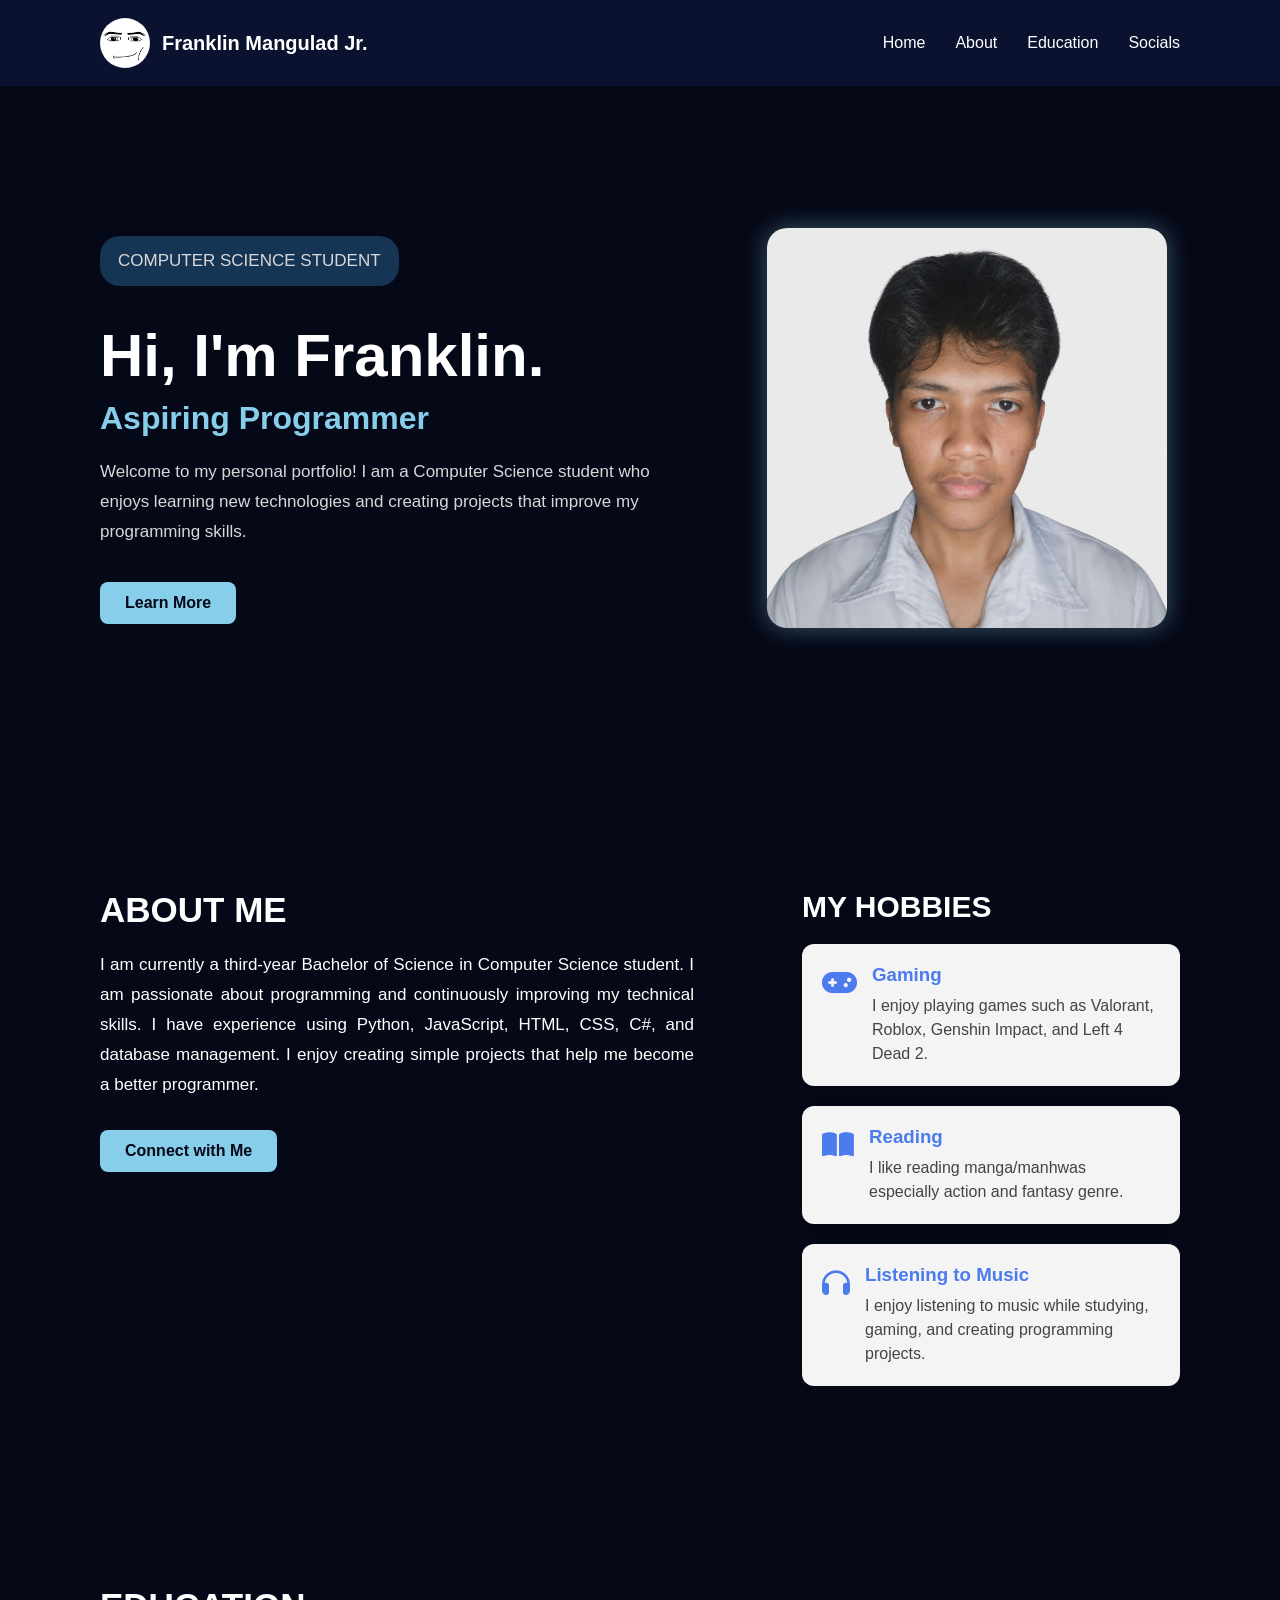
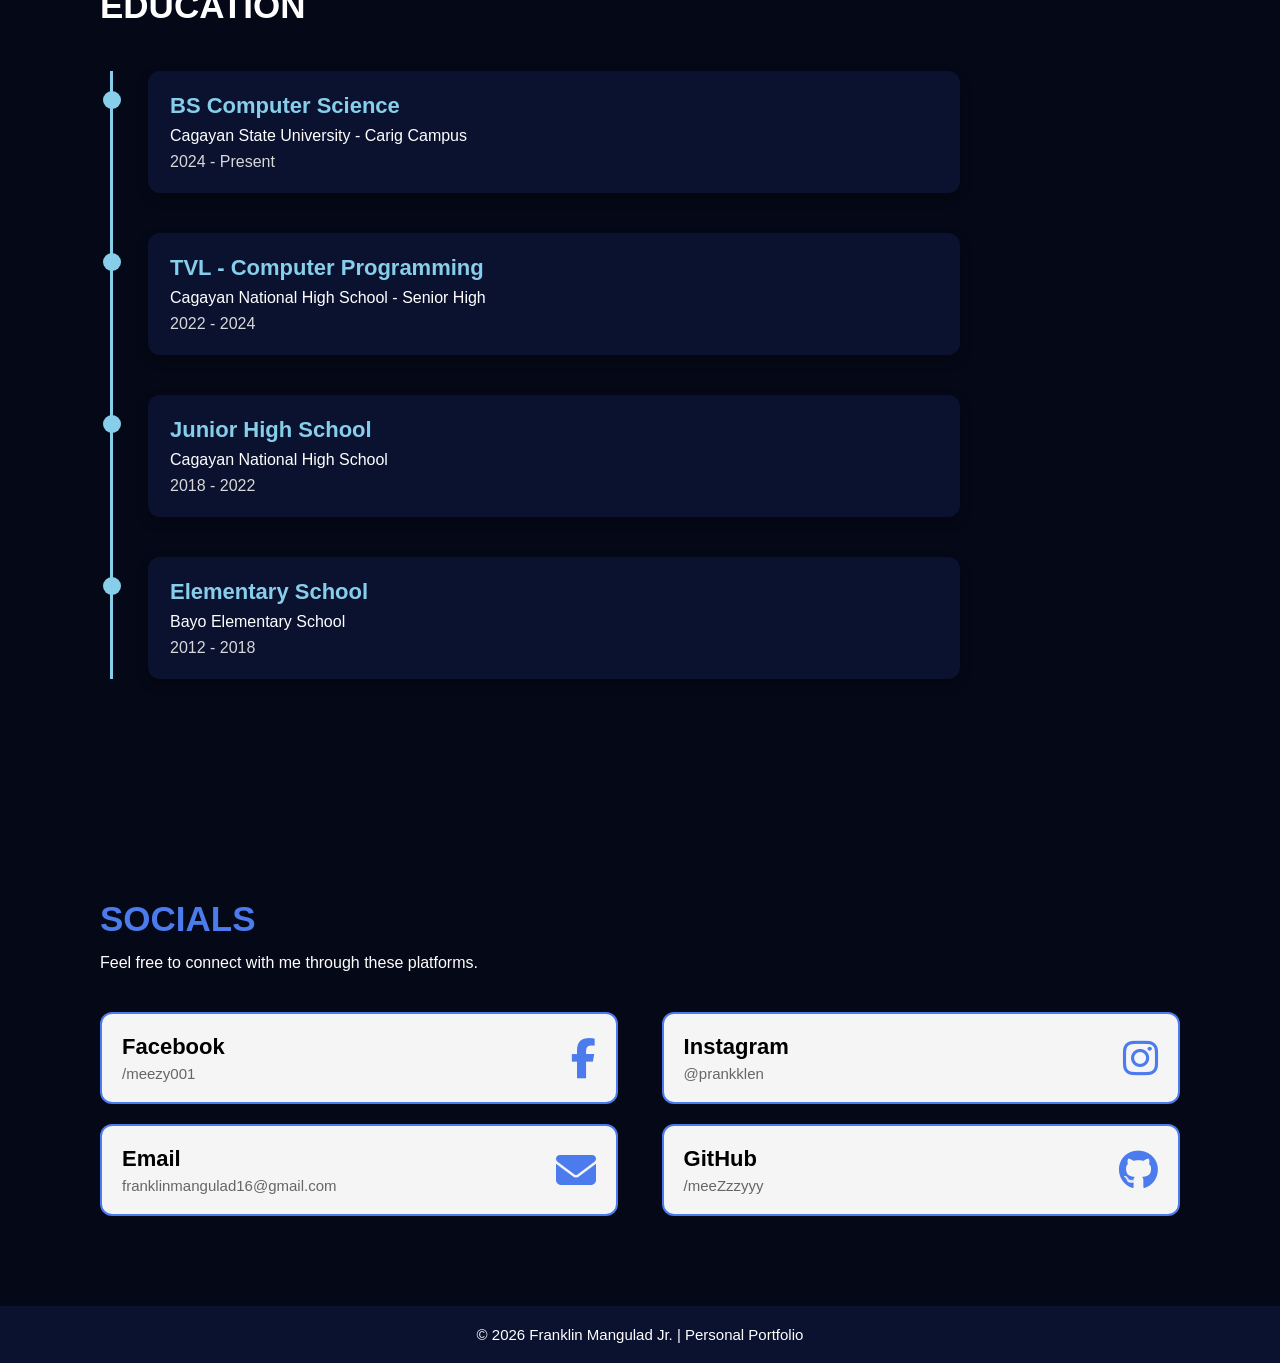
==== portfolio.html @ 3313e65d "Add files via upload" ====
<!DOCTYPE html>
<html lang="en">

<head>
    <meta charset="UTF-8">
    <meta name="viewport" content="width=device-width, initial-scale=1.0">
    <title>My Portfolio</title>

    <link rel="stylesheet" href="portfolio-css.css">

    <link rel="stylesheet"
        href="https://cdnjs.cloudflare.com/ajax/libs/font-awesome/6.7.1/css/all.min.css">
</head>

<body>

<!-----NAV/HEADER---->
<header class="header">

    <div class="logo">
        <img src="icon.jpg" alt="Profile">
        <span>Franklin Mangulad Jr.</span>
    </div>

    <!-- Burger Menu -->
    <input type="checkbox" id="menu">

    <label for="menu" class="bar">
        <i class="fa-solid fa-bars"></i>
    </label>

    <nav>
        <ul>
            <li><a href="#home">Home</a></li>
            <li><a href="#about">About</a></li>
            <li><a href="#education">Education</a></li>
            <li><a href="#socials">Socials</a></li>
        </ul>
    </nav>

</header>

<!----HOME PAGE---->
<section class="home" id="home">

    <div class="home-text">

        <p class="tag">COMPUTER SCIENCE STUDENT</p>

        <h1>Hi, I'm Franklin.</h1>

        <h2>Aspiring Programmer</h2>

        <p>
            Welcome to my personal portfolio! I am a Computer Science student
            who enjoys learning new technologies and creating projects that
            improve my programming skills.
        </p>

        <a href="#about" class="learn-btn">Learn More</a>

    </div>

    <div class="home-image">
        <img src="2x2.jpg" alt="My Picture">
    </div>

</section>

<!----ABOUT ME---->
<section class="about-me" id="about">

    <div class="about-container">

        <div class="about-text">

            <h2>ABOUT ME</h2>

            <p>
                I am currently a third-year Bachelor of Science in Computer Science
                student. I am passionate about programming and continuously improving
                my technical skills. I have experience using Python, JavaScript,
                HTML, CSS, C#, and database management. I enjoy creating simple
                projects that help me become a better programmer.
            </p>

            <a href="#socials" class="learn-btn">Connect with Me</a>

        </div>

        <div class="about-hobbies">

            <h2>MY HOBBIES</h2>

            <div class="card">

                <i class="fa-solid fa-gamepad"></i>

                <div>
                    <h3>Gaming</h3>

                    <p>
                        I enjoy playing games such as Valorant, Roblox,
                        Genshin Impact, and Left 4 Dead 2.
                    </p>
                </div>

            </div>

            <div class="card">

                <i class="fa-solid fa-book-open"></i>

                <div>
                    <h3>Reading</h3>

                    <p>
                        I like reading manga/manhwas especially action and fantasy genre.
                    </p>
                </div>

            </div>

            <div class="card">

                <i class="fa-solid fa-headphones"></i>

                <div>
                    <h3>Listening to Music</h3>

                    <p>
                        I enjoy listening to music while studying, gaming,
                        and creating programming projects.
                    </p>
                </div>

            </div>

        </div>

    </div>

</section>

<!----EDUCATION---->
<section class="education" id="education">

    <h2>EDUCATION</h2>

    <div class="timeline">

        <div class="timeline-item">

            <div class="dot"></div>

            <div class="education-info">
                <h3>BS Computer Science</h3>
                <h4>Cagayan State University - Carig Campus</h4>
                <p>2024 - Present</p>
            </div>

        </div>

        <div class="timeline-item">

            <div class="dot"></div>

            <div class="education-info">
                <h3>TVL - Computer Programming</h3>
                <h4>Cagayan National High School - Senior High</h4>
                <p>2022 - 2024</p>
            </div>

        </div>

        <div class="timeline-item">

            <div class="dot"></div>

            <div class="education-info">
                <h3>Junior High School</h3>
                <h4>Cagayan National High School</h4>
                <p>2018 - 2022</p>
            </div>

        </div>

        <div class="timeline-item">

            <div class="dot"></div>

            <div class="education-info">
                <h3>Elementary School</h3>
                <h4>Bayo Elementary School</h4>
                <p>2012 - 2018</p>
            </div>

        </div>

    </div>

</section>

<!----SOCIALS---->
<section class="socials" id="socials">

    <h2>SOCIALS</h2>

    <p>Feel free to connect with me through these platforms.</p>

    <div class="social-container">

        <a href="https://www.facebook.com/meezy001" target="_blank" class="social-card">

            <div class="social-text">
                <h3>Facebook</h3>
                <p>/meezy001</p>
            </div>

            <i class="fa-brands fa-facebook-f"></i>

        </a>

        <a href="https://www.instagram.com/prankklen/" target="_blank" class="social-card">

            <div class="social-text">
                <h3>Instagram</h3>
                <p>@prankklen</p>
            </div>

            <i class="fa-brands fa-instagram"></i>

        </a>

        <a href="mailto:franklinmangulad16@gmail.com" class="social-card">

            <div class="social-text">
                <h3>Email</h3>
                <p>franklinmangulad16@gmail.com</p>
            </div>

            <i class="fa-solid fa-envelope"></i>

        </a>

        <a href="https://github.com/meeZzzyyy" target="_blank" class="social-card">

            <div class="social-text">
                <h3>GitHub</h3>
                <p>/meeZzzyyy</p>
            </div>

            <i class="fa-brands fa-github"></i>

        </a>

    </div>

</section>

<!----FOOTER---->
<footer class="footer">

    <p>&copy; 2026 Franklin Mangulad Jr. | Personal Portfolio</p>

</footer>

</body>
</html>
---- portfolio-css.css ----
/*----GENERAL----*/

*{
    margin:0;
    padding:0;
    box-sizing:border-box;
    font-family:Arial,sans-serif;
}

html{
    scroll-behavior:smooth;
}

body{
    background:#050816;
    color:white;
}

img{
    max-width:100%;
    height:auto;
}

section{
    padding:90px 100px;
    scroll-margin-top:90px;
}

/*----NAV/HEADER----*/

.header{
    position:fixed;
    top:0;
    left:0;
    width:100%;
    background:#0b1230;
    display:flex;
    justify-content:space-between;
    align-items:center;
    padding:18px 100px;
    z-index:1000;
}

.logo{
    display:flex;
    align-items:center;
    gap:12px;
}

.logo img{
    width:50px;
    height:50px;
    border-radius:50%;
}

.logo span{
    color:white;
    font-size:20px;
    font-weight:bold;
}

nav ul{
    display:flex;
    list-style:none;
}

nav ul li{
    margin-left:30px;
}

nav ul li a{
    color:white;
    text-decoration:none;
    transition:.3s;
}

nav ul li a:hover{
    color:skyblue;
}

/* Burger Menu */

#menu{
    display:none;
}

.bar{
    display:none;
    font-size:28px;
    color:white;
    cursor:pointer;
}

/*----HOME PAGE----*/

.home{
    min-height:800px;
    display:flex;
    justify-content:space-between;
    align-items:center;
    gap:70px;
    padding-top:150px;
}

.home-text{
    width:55%;
}

.tag{
    display:inline-block;
    background:#163454;
    color:skyblue;
    padding:10px 18px;
    border-radius:20px;
    margin-bottom:25px;
    font-size:15px;
}

.home-text h1{
    font-size:60px;
    margin-bottom:10px;
}

.home-text h2{
    color:skyblue;
    font-size:32px;
    margin-bottom:20px;
}

.home-text p{
    color:#d8d8d8;
    line-height:30px;
    font-size:17px;
    margin-bottom:35px;
}

.learn-btn{
    display:inline-block;
    background:skyblue;
    color:#050816;
    text-decoration:none;
    padding:12px 25px;
    border-radius:8px;
    font-weight:bold;
    transition:.3s;
}

.learn-btn:hover{
    background:white;
}

.home-image{
    width:40%;
    text-align:center;
}

.home-image img{
    width:100%;
    max-width:400px;
    border-radius:20px;
    box-shadow:0 0 25px rgba(135,206,235,.4);
}

/*----ABOUT ME----*/

.about-me{
    background:#050816;
}

.about-container{
    display:flex;
    justify-content:space-between;
    align-items:flex-start;
    gap:60px;
}

.about-text{
    width:55%;
}

.about-text h2{
    color:white;
    font-size:35px;
    margin-bottom:20px;
}

.about-text p{
    color:white;
    line-height:30px;
    font-size:17px;
    text-align:justify;
    margin-bottom:30px;
}

.about-hobbies{
    width:35%;
}

.about-hobbies h2{
    color:white;
    font-size:30px;
    margin-bottom:20px;
}

.card{
    display:flex;
    align-items:flex-start;
    gap:15px;
    background:#f4f4f4;
    padding:20px;
    border-radius:12px;
    margin-bottom:20px;
    box-shadow:0 5px 12px rgba(0,0,0,.15);
    transition:.3s;
}

.card:hover{
    transform:translateY(-5px);
}

.card i{
    font-size:28px;
    color:#4b7bec;
    margin-top:5px;
}

.card h3{
    color:#4b7bec;
    margin-bottom:8px;
}

.card p{
    color:#444;
    line-height:24px;
}

/*----EDUCATION----*/

.education{
    background:#050816;
    color:white;
}

.education h2{
    font-size:35px;
    margin-bottom:45px;
}

.timeline{
    border-left:3px solid skyblue;
    padding-left:35px;
    margin-left:10px;
    max-width:850px;
}

.timeline-item{
    position:relative;
    margin-bottom:40px;
}

.dot{
    width:18px;
    height:18px;
    background:skyblue;
    border-radius:50%;
    position:absolute;
    left:-45px;
    top:20px;
}

.education-info{
    background:#0b1230;
    padding:22px;
    border-radius:12px;
    box-shadow:0 5px 12px rgba(0,0,0,.25);
    transition:.3s;
}

.education-info:hover{
    transform:translateX(8px);
}

.education-info h3{
    color:skyblue;
    font-size:22px;
    margin-bottom:8px;
}

.education-info h4{
    color:white;
    font-weight:normal;
    margin-bottom:8px;
}

.education-info p{
    color:#d8d8d8;
}

/*----SOCIALS----*/

.socials{
    background:#050816;
    color:white;
}

.socials h2{
    color:#4b7bec;
    font-size:35px;
    margin-bottom:15px;
}

.socials > p{
    margin-bottom:40px;
}

.social-container{
    display:flex;
    flex-wrap:wrap;
    justify-content:space-between;
    gap:20px;
}

.social-card{
    width:48%;
    background:#f5f5f5;
    border:2px solid #4b7bec;
    border-radius:12px;
    padding:20px;
    display:flex;
    justify-content:space-between;
    align-items:center;
    text-decoration:none;
    color:black;
    transition:.3s;
}

.social-card:hover{
    background:#4b7bec;
    color:white;
    transform:translateY(-5px);
}

.social-text h3{
    font-size:22px;
    margin-bottom:5px;
}

.social-text p{
    color:#666;
    font-size:15px;
}

.social-card:hover .social-text p{
    color:white;
}

.social-card i{
    font-size:40px;
    color:#4b7bec;
}

.social-card:hover i{
    color:white;
}

/*----FOOTER----*/

.footer{
    background:#0b1230;
    color:white;
    text-align:center;
    padding:20px;
}

.footer p{
    font-size:15px;
}

/*----RESPONSIVESS----*/

@media (max-width:768px){

/* Header */

.header{
    padding:15px 20px;
    flex-wrap:wrap;
}

.logo span{
    font-size:18px;
}

.bar{
    display:block;
}

/* Navigation */

nav{
    display:none;
    width:100%;
}

#menu:checked ~ nav{
    display:block;
}

nav ul{
    flex-direction:column;
    align-items:center;
    margin-top:15px;
}

nav ul li{
    margin:10px 0;
}

/* Sections */

section{
    padding:60px 20px;
}

/* Home */

.home{
    flex-direction:column-reverse;
    text-align:center;
    min-height:auto;
    padding-top:140px;
    gap:30px;
}

.home-text,
.home-image{
    width:100%;
}

.home-text h1{
    font-size:38px;
}

.home-text h2{
    font-size:24px;
}

.home-text p{
    font-size:16px;
    line-height:28px;
}

.home-image img{
    width:250px;
}

/* About */

.about-container{
    flex-direction:column;
    gap:30px;
}

.about-text,
.about-hobbies{
    width:100%;
}

.about-text h2,
.about-hobbies h2{
    font-size:28px;
    text-align:center;
}

.about-text p{
    text-align:left;
}

/* Education */

.education h2{
    text-align:center;
    font-size:30px;
}

.timeline{
    margin-left:10px;
    padding-left:20px;
}

.dot{
    left:-31px;
}

.education-info{
    padding:18px;
}

.education-info h3{
    font-size:20px;
}

/* Socials */

.socials h2{
    text-align:center;
    font-size:30px;
}

.socials > p{
    text-align:center;
}

.social-container{
    flex-direction:column;
}

.social-card{
    width:100%;
}

.social-card i{
    font-size:35px;
}

/* Footer */

.footer p{
    font-size:14px;
}

}
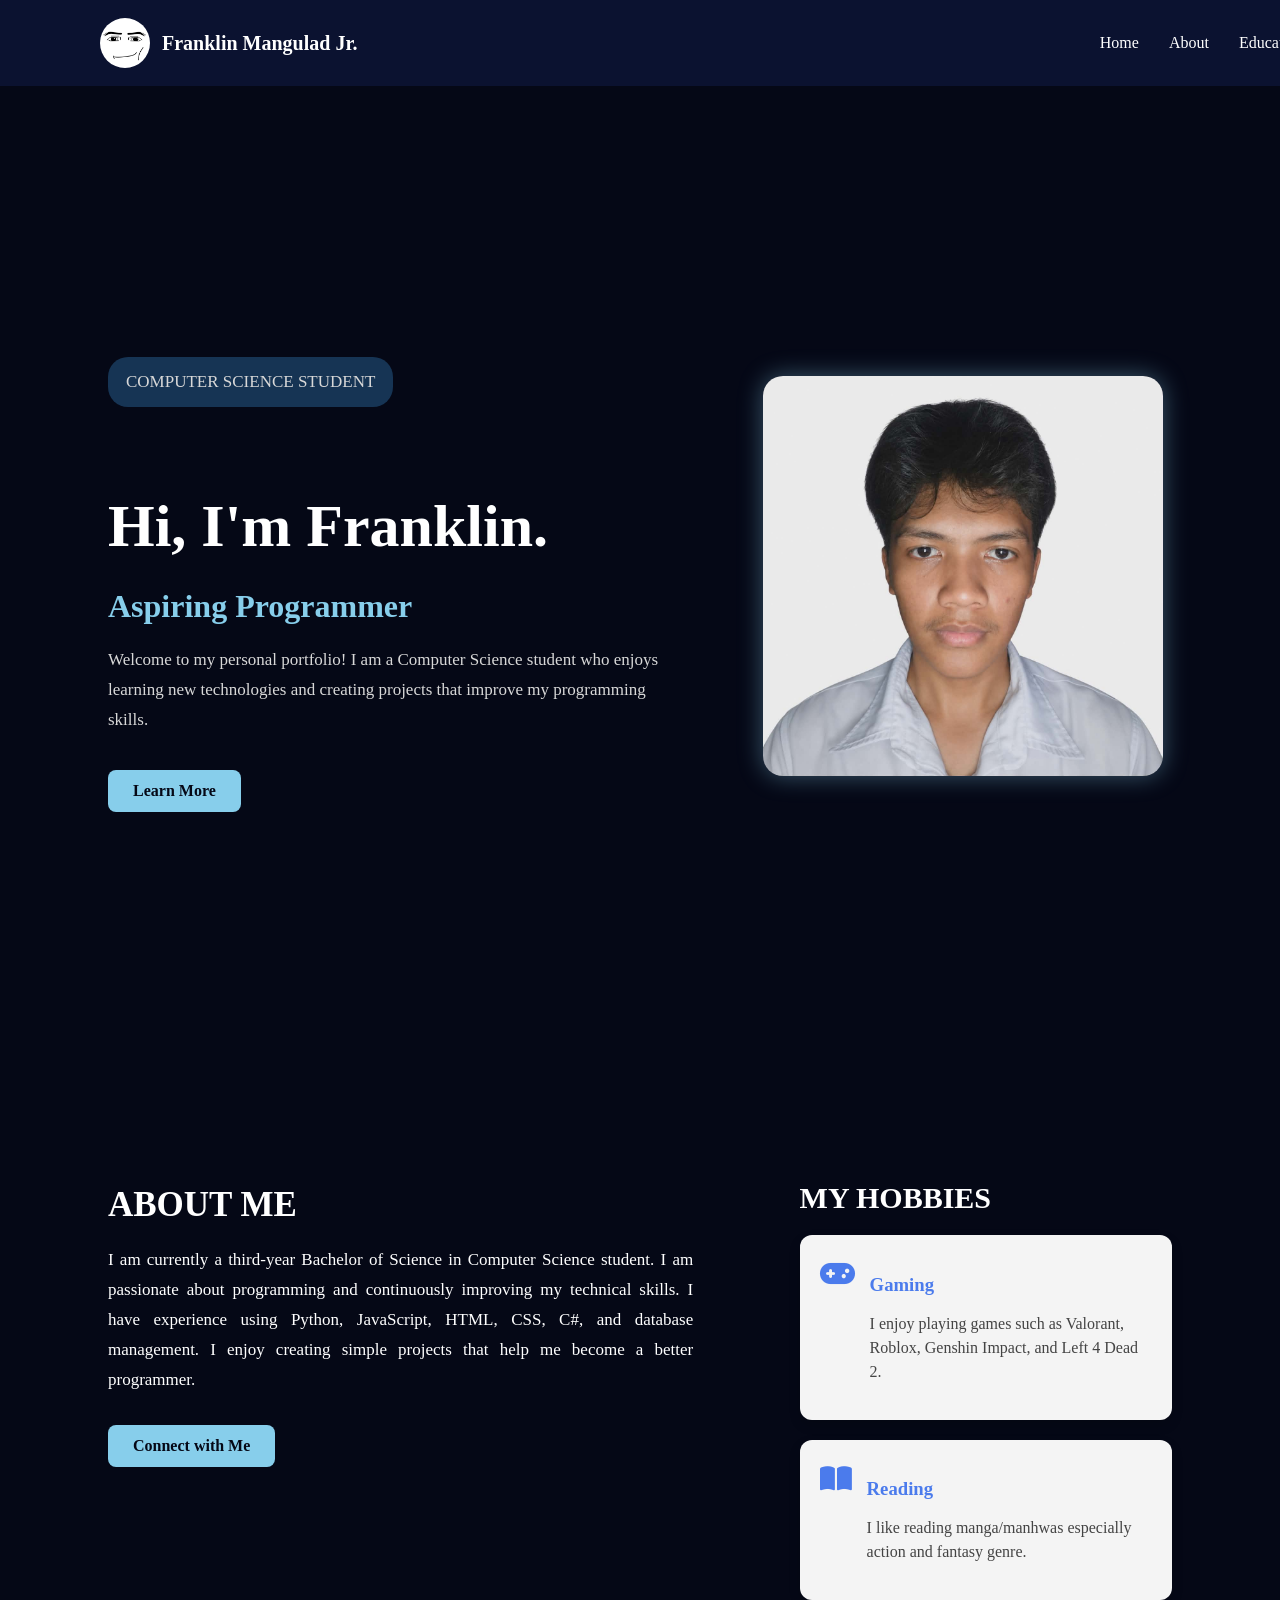
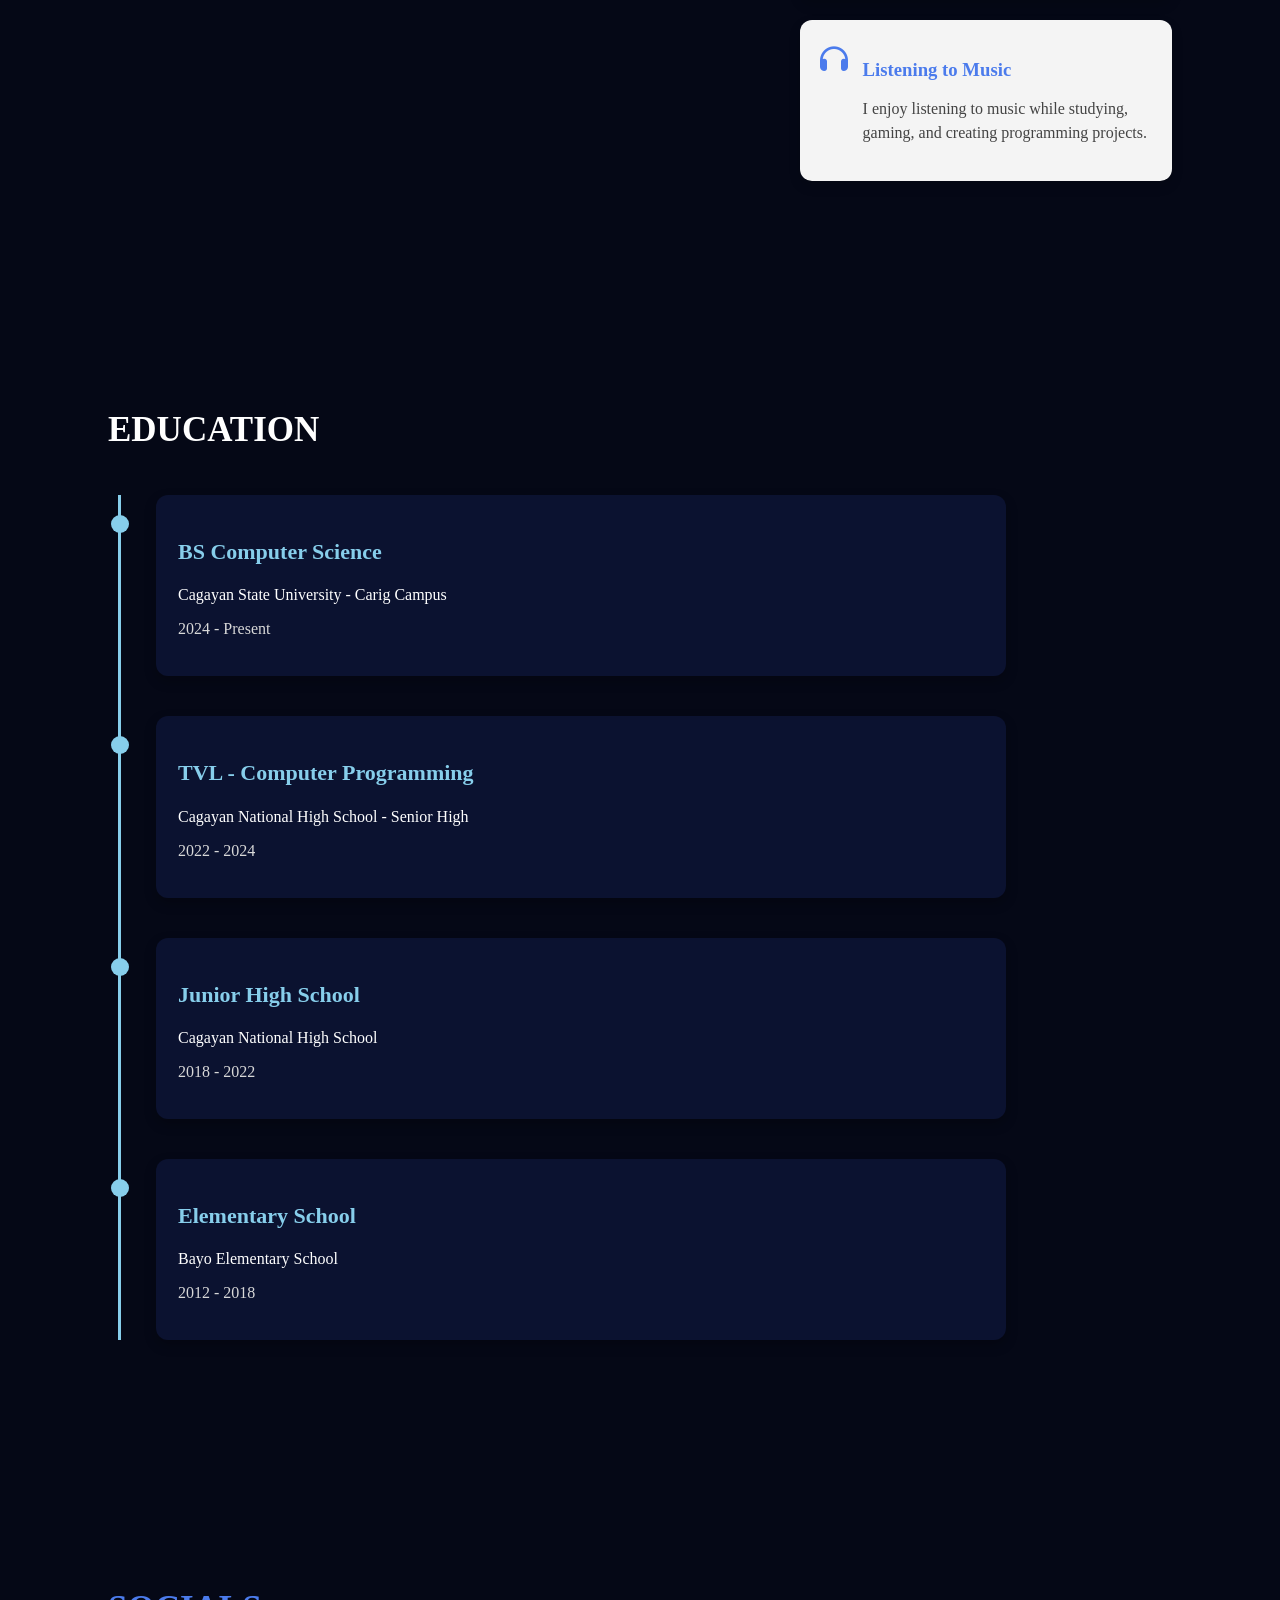
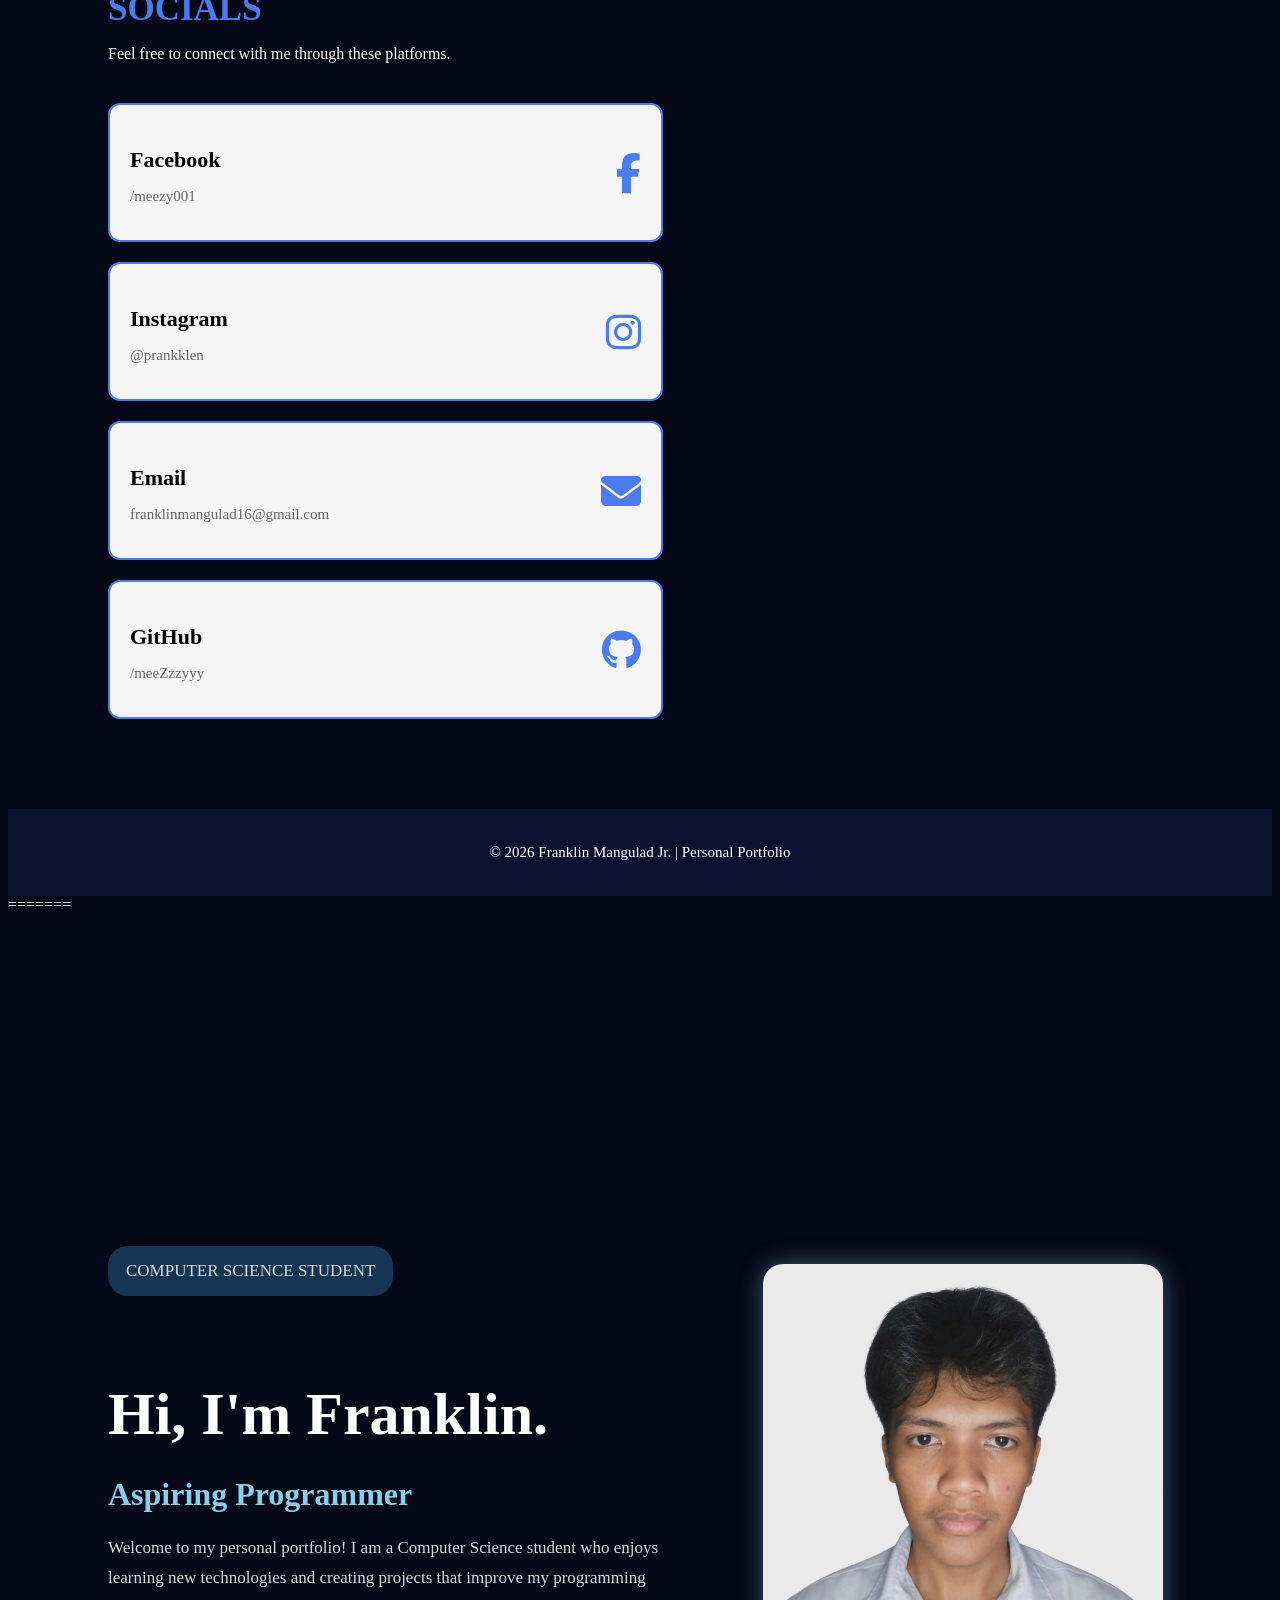
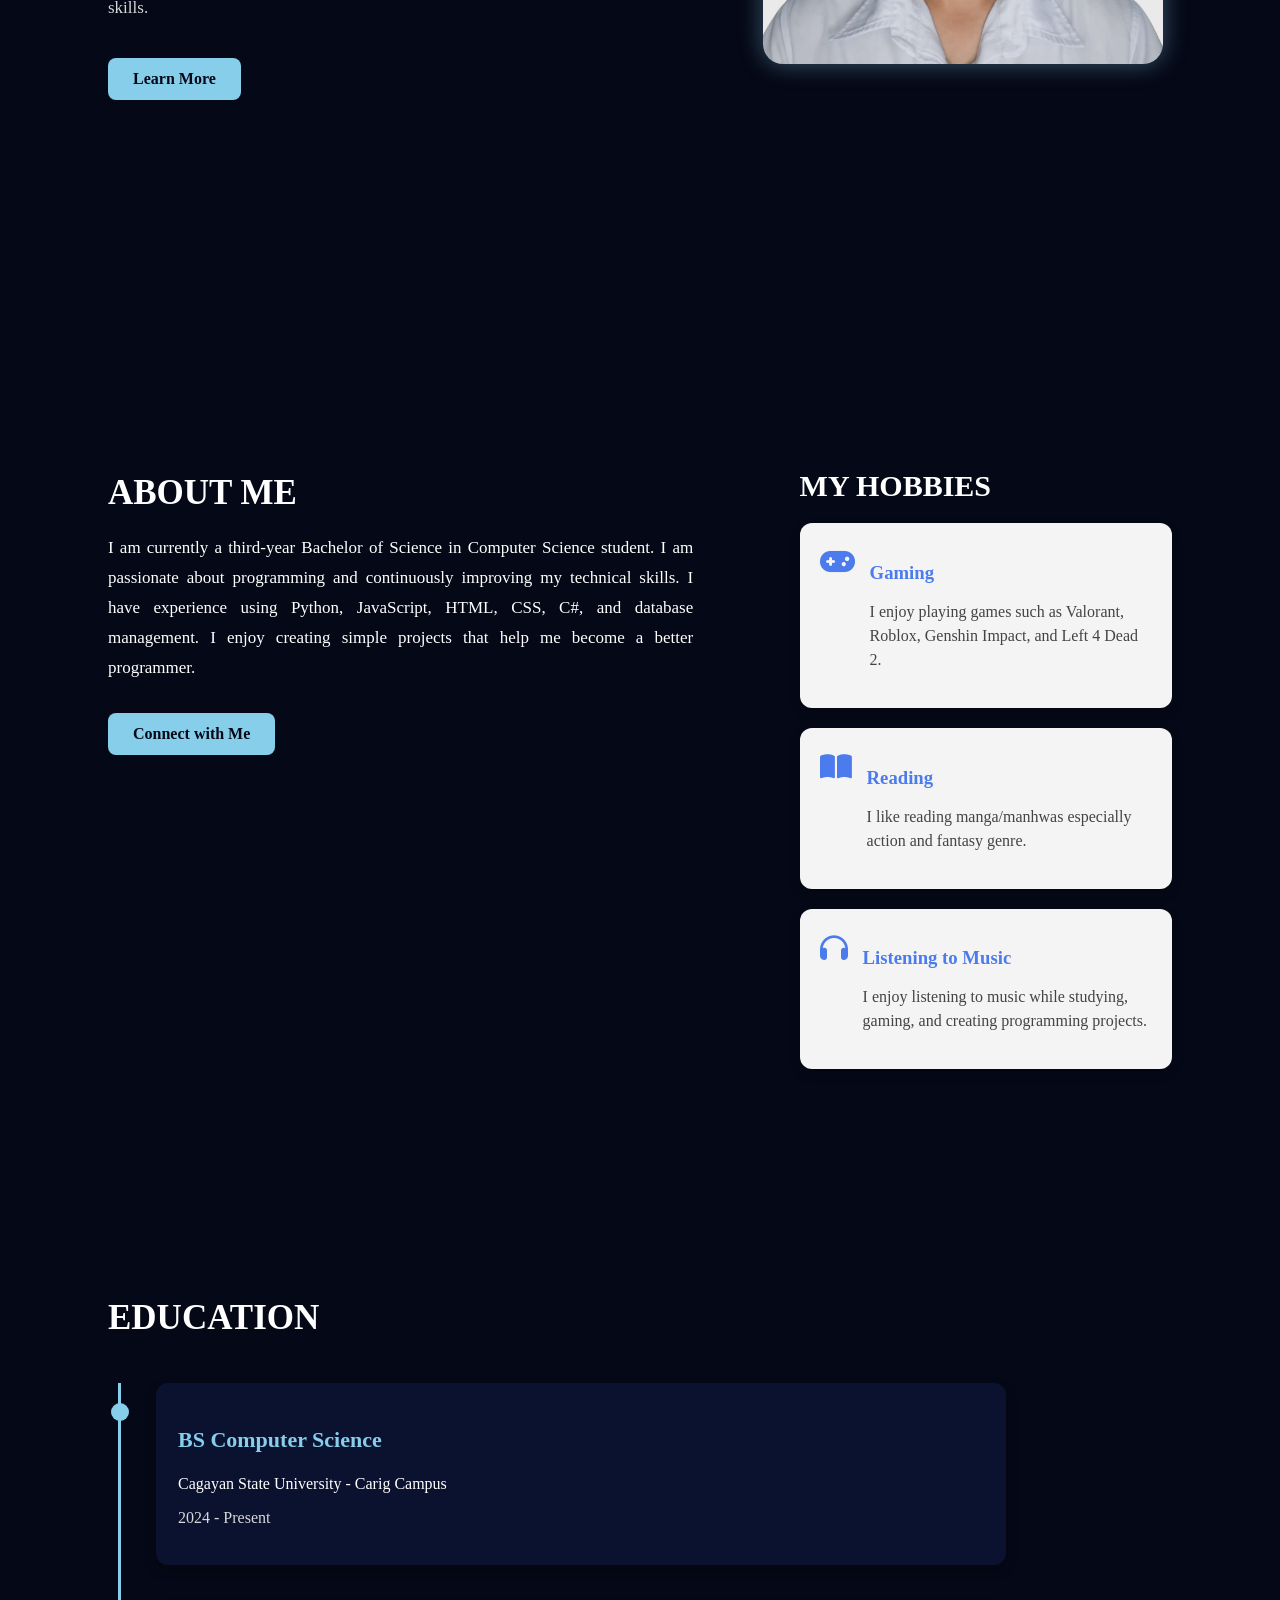
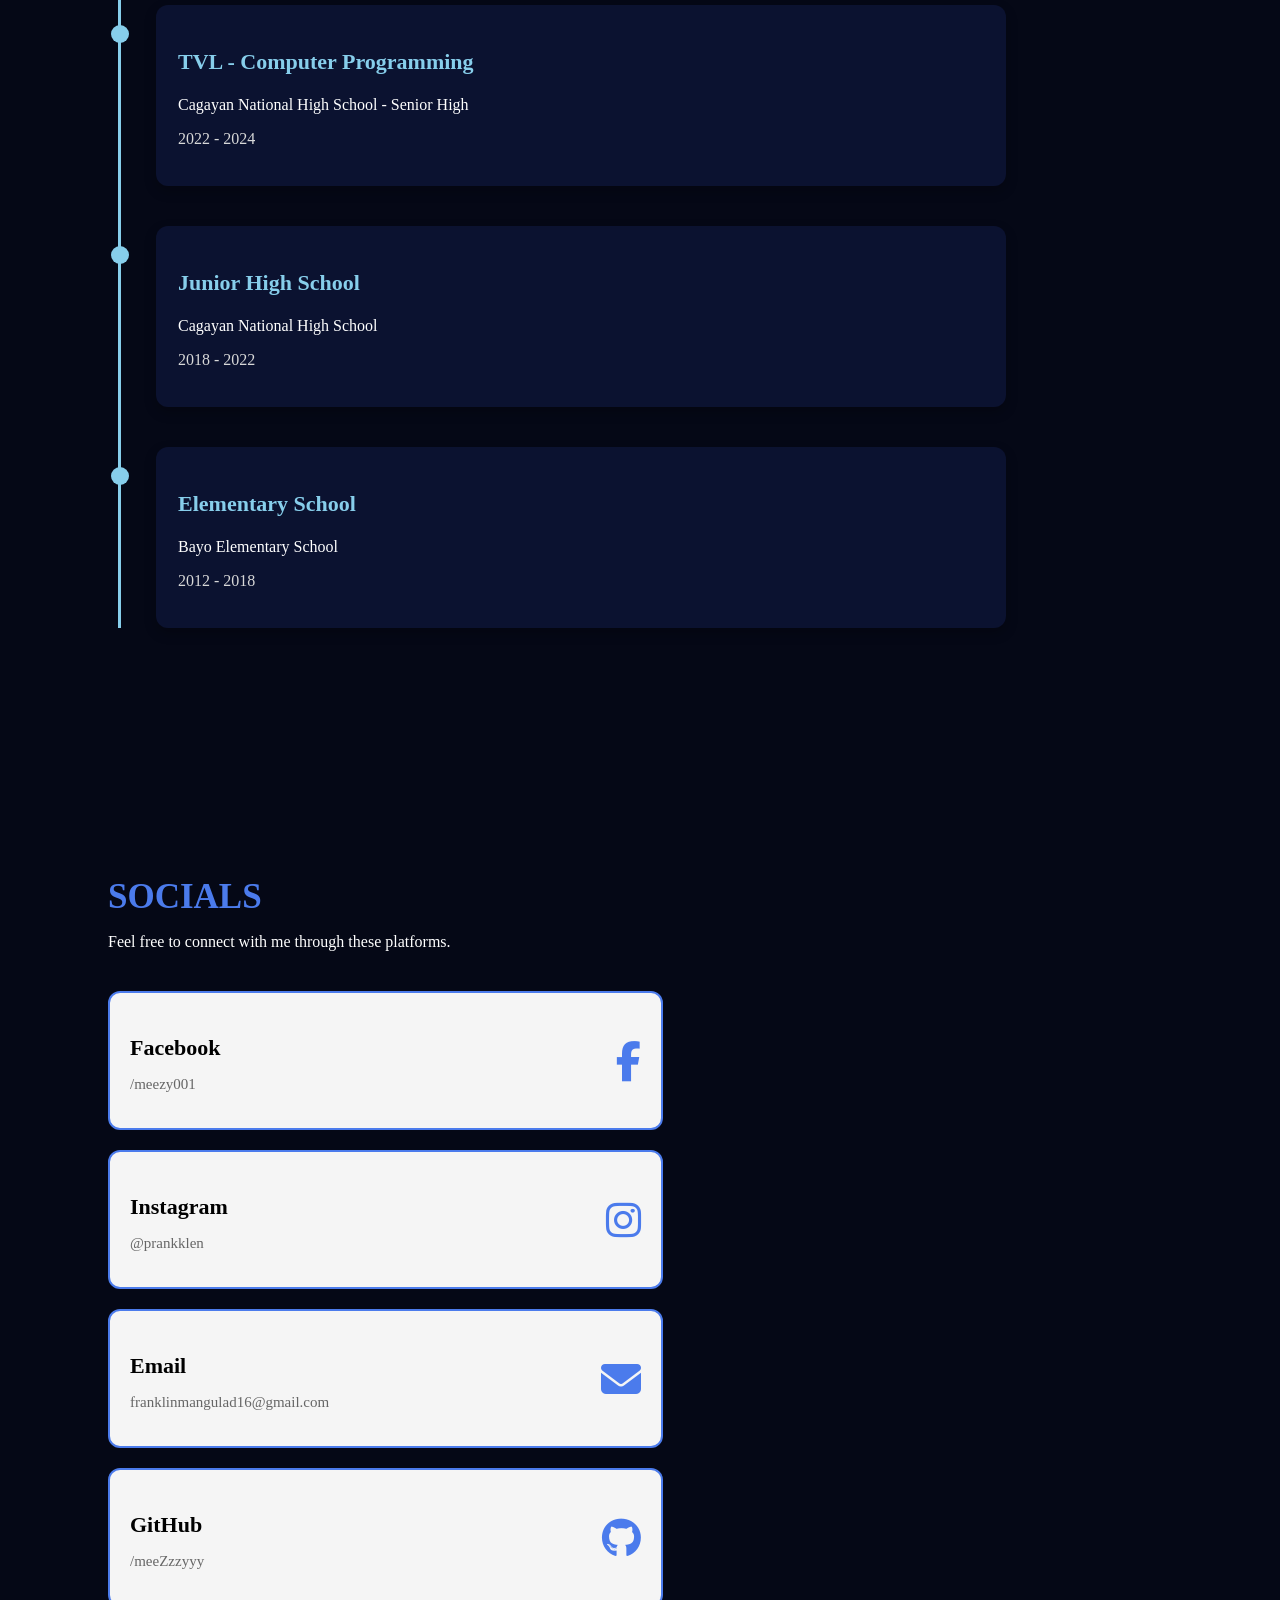
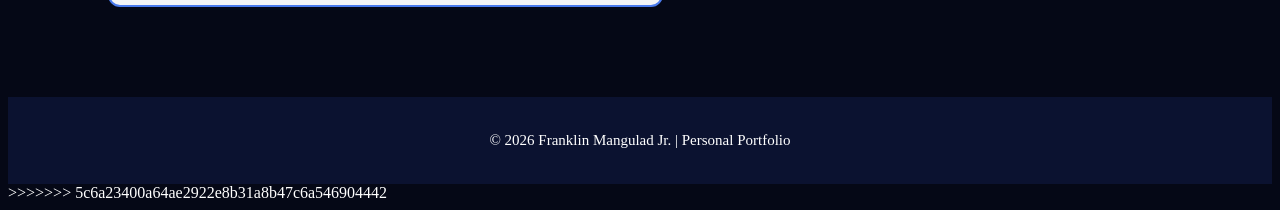
==== commit 87e9d868: "Rename portfolio.html to index.html" ====
--- a/portfolio.html
+++ b/portfolio.html
@@ -1,269 +1,540 @@
-<!DOCTYPE html>
-<html lang="en">
-
-<head>
-    <meta charset="UTF-8">
-    <meta name="viewport" content="width=device-width, initial-scale=1.0">
-    <title>My Portfolio</title>
-
-    <link rel="stylesheet" href="portfolio-css.css">
-
-    <link rel="stylesheet"
-        href="https://cdnjs.cloudflare.com/ajax/libs/font-awesome/6.7.1/css/all.min.css">
-</head>
-
-<body>
-
-<!-----NAV/HEADER---->
-<header class="header">
-
-    <div class="logo">
-        <img src="icon.jpg" alt="Profile">
-        <span>Franklin Mangulad Jr.</span>
-    </div>
-
-    <!-- Burger Menu -->
-    <input type="checkbox" id="menu">
-
-    <label for="menu" class="bar">
-        <i class="fa-solid fa-bars"></i>
-    </label>
-
-    <nav>
-        <ul>
-            <li><a href="#home">Home</a></li>
-            <li><a href="#about">About</a></li>
-            <li><a href="#education">Education</a></li>
-            <li><a href="#socials">Socials</a></li>
-        </ul>
-    </nav>
-
-</header>
-
-<!----HOME PAGE---->
-<section class="home" id="home">
-
-    <div class="home-text">
-
-        <p class="tag">COMPUTER SCIENCE STUDENT</p>
-
-        <h1>Hi, I'm Franklin.</h1>
-
-        <h2>Aspiring Programmer</h2>
-
-        <p>
-            Welcome to my personal portfolio! I am a Computer Science student
-            who enjoys learning new technologies and creating projects that
-            improve my programming skills.
-        </p>
-
-        <a href="#about" class="learn-btn">Learn More</a>
-
-    </div>
-
-    <div class="home-image">
-        <img src="2x2.jpg" alt="My Picture">
-    </div>
-
-</section>
-
-<!----ABOUT ME---->
-<section class="about-me" id="about">
-
-    <div class="about-container">
-
-        <div class="about-text">
-
-            <h2>ABOUT ME</h2>
-
-            <p>
-                I am currently a third-year Bachelor of Science in Computer Science
-                student. I am passionate about programming and continuously improving
-                my technical skills. I have experience using Python, JavaScript,
-                HTML, CSS, C#, and database management. I enjoy creating simple
-                projects that help me become a better programmer.
-            </p>
-
-            <a href="#socials" class="learn-btn">Connect with Me</a>
-
-        </div>
-
-        <div class="about-hobbies">
-
-            <h2>MY HOBBIES</h2>
-
-            <div class="card">
-
-                <i class="fa-solid fa-gamepad"></i>
-
-                <div>
-                    <h3>Gaming</h3>
-
-                    <p>
-                        I enjoy playing games such as Valorant, Roblox,
-                        Genshin Impact, and Left 4 Dead 2.
-                    </p>
-                </div>
-
-            </div>
-
-            <div class="card">
-
-                <i class="fa-solid fa-book-open"></i>
-
-                <div>
-                    <h3>Reading</h3>
-
-                    <p>
-                        I like reading manga/manhwas especially action and fantasy genre.
-                    </p>
-                </div>
-
-            </div>
-
-            <div class="card">
-
-                <i class="fa-solid fa-headphones"></i>
-
-                <div>
-                    <h3>Listening to Music</h3>
-
-                    <p>
-                        I enjoy listening to music while studying, gaming,
-                        and creating programming projects.
-                    </p>
-                </div>
-
-            </div>
-
-        </div>
-
-    </div>
-
-</section>
-
-<!----EDUCATION---->
-<section class="education" id="education">
-
-    <h2>EDUCATION</h2>
-
-    <div class="timeline">
-
-        <div class="timeline-item">
-
-            <div class="dot"></div>
-
-            <div class="education-info">
-                <h3>BS Computer Science</h3>
-                <h4>Cagayan State University - Carig Campus</h4>
-                <p>2024 - Present</p>
-            </div>
-
-        </div>
-
-        <div class="timeline-item">
-
-            <div class="dot"></div>
-
-            <div class="education-info">
-                <h3>TVL - Computer Programming</h3>
-                <h4>Cagayan National High School - Senior High</h4>
-                <p>2022 - 2024</p>
-            </div>
-
-        </div>
-
-        <div class="timeline-item">
-
-            <div class="dot"></div>
-
-            <div class="education-info">
-                <h3>Junior High School</h3>
-                <h4>Cagayan National High School</h4>
-                <p>2018 - 2022</p>
-            </div>
-
-        </div>
-
-        <div class="timeline-item">
-
-            <div class="dot"></div>
-
-            <div class="education-info">
-                <h3>Elementary School</h3>
-                <h4>Bayo Elementary School</h4>
-                <p>2012 - 2018</p>
-            </div>
-
-        </div>
-
-    </div>
-
-</section>
-
-<!----SOCIALS---->
-<section class="socials" id="socials">
-
-    <h2>SOCIALS</h2>
-
-    <p>Feel free to connect with me through these platforms.</p>
-
-    <div class="social-container">
-
-        <a href="https://www.facebook.com/meezy001" target="_blank" class="social-card">
-
-            <div class="social-text">
-                <h3>Facebook</h3>
-                <p>/meezy001</p>
-            </div>
-
-            <i class="fa-brands fa-facebook-f"></i>
-
-        </a>
-
-        <a href="https://www.instagram.com/prankklen/" target="_blank" class="social-card">
-
-            <div class="social-text">
-                <h3>Instagram</h3>
-                <p>@prankklen</p>
-            </div>
-
-            <i class="fa-brands fa-instagram"></i>
-
-        </a>
-
-        <a href="mailto:franklinmangulad16@gmail.com" class="social-card">
-
-            <div class="social-text">
-                <h3>Email</h3>
-                <p>franklinmangulad16@gmail.com</p>
-            </div>
-
-            <i class="fa-solid fa-envelope"></i>
-
-        </a>
-
-        <a href="https://github.com/meeZzzyyy" target="_blank" class="social-card">
-
-            <div class="social-text">
-                <h3>GitHub</h3>
-                <p>/meeZzzyyy</p>
-            </div>
-
-            <i class="fa-brands fa-github"></i>
-
-        </a>
-
-    </div>
-
-</section>
-
-<!----FOOTER---->
-<footer class="footer">
-
-    <p>&copy; 2026 Franklin Mangulad Jr. | Personal Portfolio</p>
-
-</footer>
-
-</body>
+<<<<<<< HEAD
+<!DOCTYPE html>
+<html lang="en">
+
+<head>
+    <meta charset="UTF-8">
+    <meta name="viewport" content="width=device-width, initial-scale=1.0">
+    <title>My Portfolio</title>
+
+    <link rel="stylesheet" href="portfolio-css.css">
+
+    <link rel="stylesheet"
+        href="https://cdnjs.cloudflare.com/ajax/libs/font-awesome/6.7.1/css/all.min.css">
+</head>
+
+<body>
+
+<!-----NAV/HEADER---->
+<header class="header">
+
+    <div class="logo">
+        <img src="icon.jpg" alt="Profile">
+        <span>Franklin Mangulad Jr.</span>
+    </div>
+
+    <!-- Burger Menu -->
+    <input type="checkbox" id="menu">
+
+    <label for="menu" class="bar">
+        <i class="fa-solid fa-bars"></i>
+    </label>
+
+    <nav>
+        <ul>
+            <li><a href="#home">Home</a></li>
+            <li><a href="#about">About</a></li>
+            <li><a href="#education">Education</a></li>
+            <li><a href="#socials">Socials</a></li>
+        </ul>
+    </nav>
+
+</header>
+
+<!----HOME PAGE---->
+<section class="home" id="home">
+
+    <div class="home-text">
+
+        <p class="tag">COMPUTER SCIENCE STUDENT</p>
+
+        <h1>Hi, I'm Franklin.</h1>
+
+        <h2>Aspiring Programmer</h2>
+
+        <p>
+            Welcome to my personal portfolio! I am a Computer Science student
+            who enjoys learning new technologies and creating projects that
+            improve my programming skills.
+        </p>
+
+        <a href="#about" class="learn-btn">Learn More</a>
+
+    </div>
+
+    <div class="home-image">
+        <img src="2x2.jpg" alt="My Picture">
+    </div>
+
+</section>
+
+<!----ABOUT ME---->
+<section class="about-me" id="about">
+
+    <div class="about-container">
+
+        <div class="about-text">
+
+            <h2>ABOUT ME</h2>
+
+            <p>
+                I am currently a third-year Bachelor of Science in Computer Science
+                student. I am passionate about programming and continuously improving
+                my technical skills. I have experience using Python, JavaScript,
+                HTML, CSS, C#, and database management. I enjoy creating simple
+                projects that help me become a better programmer.
+            </p>
+
+            <a href="#socials" class="learn-btn">Connect with Me</a>
+
+        </div>
+
+        <div class="about-hobbies">
+
+            <h2>MY HOBBIES</h2>
+
+            <div class="card">
+
+                <i class="fa-solid fa-gamepad"></i>
+
+                <div>
+                    <h3>Gaming</h3>
+
+                    <p>
+                        I enjoy playing games such as Valorant, Roblox,
+                        Genshin Impact, and Left 4 Dead 2.
+                    </p>
+                </div>
+
+            </div>
+
+            <div class="card">
+
+                <i class="fa-solid fa-book-open"></i>
+
+                <div>
+                    <h3>Reading</h3>
+
+                    <p>
+                        I like reading manga/manhwas especially action and fantasy genre.
+                    </p>
+                </div>
+
+            </div>
+
+            <div class="card">
+
+                <i class="fa-solid fa-headphones"></i>
+
+                <div>
+                    <h3>Listening to Music</h3>
+
+                    <p>
+                        I enjoy listening to music while studying, gaming,
+                        and creating programming projects.
+                    </p>
+                </div>
+
+            </div>
+
+        </div>
+
+    </div>
+
+</section>
+
+<!----EDUCATION---->
+<section class="education" id="education">
+
+    <h2>EDUCATION</h2>
+
+    <div class="timeline">
+
+        <div class="timeline-item">
+
+            <div class="dot"></div>
+
+            <div class="education-info">
+                <h3>BS Computer Science</h3>
+                <h4>Cagayan State University - Carig Campus</h4>
+                <p>2024 - Present</p>
+            </div>
+
+        </div>
+
+        <div class="timeline-item">
+
+            <div class="dot"></div>
+
+            <div class="education-info">
+                <h3>TVL - Computer Programming</h3>
+                <h4>Cagayan National High School - Senior High</h4>
+                <p>2022 - 2024</p>
+            </div>
+
+        </div>
+
+        <div class="timeline-item">
+
+            <div class="dot"></div>
+
+            <div class="education-info">
+                <h3>Junior High School</h3>
+                <h4>Cagayan National High School</h4>
+                <p>2018 - 2022</p>
+            </div>
+
+        </div>
+
+        <div class="timeline-item">
+
+            <div class="dot"></div>
+
+            <div class="education-info">
+                <h3>Elementary School</h3>
+                <h4>Bayo Elementary School</h4>
+                <p>2012 - 2018</p>
+            </div>
+
+        </div>
+
+    </div>
+
+</section>
+
+<!----SOCIALS---->
+<section class="socials" id="socials">
+
+    <h2>SOCIALS</h2>
+
+    <p>Feel free to connect with me through these platforms.</p>
+
+    <div class="social-container">
+
+        <a href="https://www.facebook.com/meezy001" target="_blank" class="social-card">
+
+            <div class="social-text">
+                <h3>Facebook</h3>
+                <p>/meezy001</p>
+            </div>
+
+            <i class="fa-brands fa-facebook-f"></i>
+
+        </a>
+
+        <a href="https://www.instagram.com/prankklen/" target="_blank" class="social-card">
+
+            <div class="social-text">
+                <h3>Instagram</h3>
+                <p>@prankklen</p>
+            </div>
+
+            <i class="fa-brands fa-instagram"></i>
+
+        </a>
+
+        <a href="mailto:franklinmangulad16@gmail.com" class="social-card">
+
+            <div class="social-text">
+                <h3>Email</h3>
+                <p>franklinmangulad16@gmail.com</p>
+            </div>
+
+            <i class="fa-solid fa-envelope"></i>
+
+        </a>
+
+        <a href="https://github.com/meeZzzyyy" target="_blank" class="social-card">
+
+            <div class="social-text">
+                <h3>GitHub</h3>
+                <p>/meeZzzyyy</p>
+            </div>
+
+            <i class="fa-brands fa-github"></i>
+
+        </a>
+
+    </div>
+
+</section>
+
+<!----FOOTER---->
+<footer class="footer">
+
+    <p>&copy; 2026 Franklin Mangulad Jr. | Personal Portfolio</p>
+
+</footer>
+
+</body>
+=======
+<!DOCTYPE html>
+<html lang="en">
+
+<head>
+    <meta charset="UTF-8">
+    <meta name="viewport" content="width=device-width, initial-scale=1.0">
+    <title>My Portfolio</title>
+
+    <link rel="stylesheet" href="portfolio-css.css">
+
+    <link rel="stylesheet"
+        href="https://cdnjs.cloudflare.com/ajax/libs/font-awesome/6.7.1/css/all.min.css">
+</head>
+
+<body>
+
+<!-----NAV/HEADER---->
+<header class="header">
+
+    <div class="logo">
+        <img src="icon.jpg" alt="Profile">
+        <span>Franklin Mangulad Jr.</span>
+    </div>
+
+    <!-- Burger Menu -->
+    <input type="checkbox" id="menu">
+
+    <label for="menu" class="bar">
+        <i class="fa-solid fa-bars"></i>
+    </label>
+
+    <nav>
+        <ul>
+            <li><a href="#home">Home</a></li>
+            <li><a href="#about">About</a></li>
+            <li><a href="#education">Education</a></li>
+            <li><a href="#socials">Socials</a></li>
+        </ul>
+    </nav>
+
+</header>
+
+<!----HOME PAGE---->
+<section class="home" id="home">
+
+    <div class="home-text">
+
+        <p class="tag">COMPUTER SCIENCE STUDENT</p>
+
+        <h1>Hi, I'm Franklin.</h1>
+
+        <h2>Aspiring Programmer</h2>
+
+        <p>
+            Welcome to my personal portfolio! I am a Computer Science student
+            who enjoys learning new technologies and creating projects that
+            improve my programming skills.
+        </p>
+
+        <a href="#about" class="learn-btn">Learn More</a>
+
+    </div>
+
+    <div class="home-image">
+        <img src="2x2.jpg" alt="My Picture">
+    </div>
+
+</section>
+
+<!----ABOUT ME---->
+<section class="about-me" id="about">
+
+    <div class="about-container">
+
+        <div class="about-text">
+
+            <h2>ABOUT ME</h2>
+
+            <p>
+                I am currently a third-year Bachelor of Science in Computer Science
+                student. I am passionate about programming and continuously improving
+                my technical skills. I have experience using Python, JavaScript,
+                HTML, CSS, C#, and database management. I enjoy creating simple
+                projects that help me become a better programmer.
+            </p>
+
+            <a href="#socials" class="learn-btn">Connect with Me</a>
+
+        </div>
+
+        <div class="about-hobbies">
+
+            <h2>MY HOBBIES</h2>
+
+            <div class="card">
+
+                <i class="fa-solid fa-gamepad"></i>
+
+                <div>
+                    <h3>Gaming</h3>
+
+                    <p>
+                        I enjoy playing games such as Valorant, Roblox,
+                        Genshin Impact, and Left 4 Dead 2.
+                    </p>
+                </div>
+
+            </div>
+
+            <div class="card">
+
+                <i class="fa-solid fa-book-open"></i>
+
+                <div>
+                    <h3>Reading</h3>
+
+                    <p>
+                        I like reading manga/manhwas especially action and fantasy genre.
+                    </p>
+                </div>
+
+            </div>
+
+            <div class="card">
+
+                <i class="fa-solid fa-headphones"></i>
+
+                <div>
+                    <h3>Listening to Music</h3>
+
+                    <p>
+                        I enjoy listening to music while studying, gaming,
+                        and creating programming projects.
+                    </p>
+                </div>
+
+            </div>
+
+        </div>
+
+    </div>
+
+</section>
+
+<!----EDUCATION---->
+<section class="education" id="education">
+
+    <h2>EDUCATION</h2>
+
+    <div class="timeline">
+
+        <div class="timeline-item">
+
+            <div class="dot"></div>
+
+            <div class="education-info">
+                <h3>BS Computer Science</h3>
+                <h4>Cagayan State University - Carig Campus</h4>
+                <p>2024 - Present</p>
+            </div>
+
+        </div>
+
+        <div class="timeline-item">
+
+            <div class="dot"></div>
+
+            <div class="education-info">
+                <h3>TVL - Computer Programming</h3>
+                <h4>Cagayan National High School - Senior High</h4>
+                <p>2022 - 2024</p>
+            </div>
+
+        </div>
+
+        <div class="timeline-item">
+
+            <div class="dot"></div>
+
+            <div class="education-info">
+                <h3>Junior High School</h3>
+                <h4>Cagayan National High School</h4>
+                <p>2018 - 2022</p>
+            </div>
+
+        </div>
+
+        <div class="timeline-item">
+
+            <div class="dot"></div>
+
+            <div class="education-info">
+                <h3>Elementary School</h3>
+                <h4>Bayo Elementary School</h4>
+                <p>2012 - 2018</p>
+            </div>
+
+        </div>
+
+    </div>
+
+</section>
+
+<!----SOCIALS---->
+<section class="socials" id="socials">
+
+    <h2>SOCIALS</h2>
+
+    <p>Feel free to connect with me through these platforms.</p>
+
+    <div class="social-container">
+
+        <a href="https://www.facebook.com/meezy001" target="_blank" class="social-card">
+
+            <div class="social-text">
+                <h3>Facebook</h3>
+                <p>/meezy001</p>
+            </div>
+
+            <i class="fa-brands fa-facebook-f"></i>
+
+        </a>
+
+        <a href="https://www.instagram.com/prankklen/" target="_blank" class="social-card">
+
+            <div class="social-text">
+                <h3>Instagram</h3>
+                <p>@prankklen</p>
+            </div>
+
+            <i class="fa-brands fa-instagram"></i>
+
+        </a>
+
+        <a href="mailto:franklinmangulad16@gmail.com" class="social-card">
+
+            <div class="social-text">
+                <h3>Email</h3>
+                <p>franklinmangulad16@gmail.com</p>
+            </div>
+
+            <i class="fa-solid fa-envelope"></i>
+
+        </a>
+
+        <a href="https://github.com/meeZzzyyy" target="_blank" class="social-card">
+
+            <div class="social-text">
+                <h3>GitHub</h3>
+                <p>/meeZzzyyy</p>
+            </div>
+
+            <i class="fa-brands fa-github"></i>
+
+        </a>
+
+    </div>
+
+</section>
+
+<!----FOOTER---->
+<footer class="footer">
+
+    <p>&copy; 2026 Franklin Mangulad Jr. | Personal Portfolio</p>
+
+</footer>
+
+</body>
+>>>>>>> 5c6a23400a64ae2922e8b31a8b47c6a546904442
 </html>
--- a/portfolio-css.css
+++ b/portfolio-css.css
@@ -1,532 +1,1066 @@
-/*----GENERAL----*/
-
-*{
-    margin:0;
-    padding:0;
-    box-sizing:border-box;
-    font-family:Arial,sans-serif;
-}
-
-html{
-    scroll-behavior:smooth;
-}
-
-body{
-    background:#050816;
-    color:white;
-}
-
-img{
-    max-width:100%;
-    height:auto;
-}
-
-section{
-    padding:90px 100px;
-    scroll-margin-top:90px;
-}
-
-/*----NAV/HEADER----*/
-
-.header{
-    position:fixed;
-    top:0;
-    left:0;
-    width:100%;
-    background:#0b1230;
-    display:flex;
-    justify-content:space-between;
-    align-items:center;
-    padding:18px 100px;
-    z-index:1000;
-}
-
-.logo{
-    display:flex;
-    align-items:center;
-    gap:12px;
-}
-
-.logo img{
-    width:50px;
-    height:50px;
-    border-radius:50%;
-}
-
-.logo span{
-    color:white;
-    font-size:20px;
-    font-weight:bold;
-}
-
-nav ul{
-    display:flex;
-    list-style:none;
-}
-
-nav ul li{
-    margin-left:30px;
-}
-
-nav ul li a{
-    color:white;
-    text-decoration:none;
-    transition:.3s;
-}
-
-nav ul li a:hover{
-    color:skyblue;
-}
-
-/* Burger Menu */
-
-#menu{
-    display:none;
-}
-
-.bar{
-    display:none;
-    font-size:28px;
-    color:white;
-    cursor:pointer;
-}
-
-/*----HOME PAGE----*/
-
-.home{
-    min-height:800px;
-    display:flex;
-    justify-content:space-between;
-    align-items:center;
-    gap:70px;
-    padding-top:150px;
-}
-
-.home-text{
-    width:55%;
-}
-
-.tag{
-    display:inline-block;
-    background:#163454;
-    color:skyblue;
-    padding:10px 18px;
-    border-radius:20px;
-    margin-bottom:25px;
-    font-size:15px;
-}
-
-.home-text h1{
-    font-size:60px;
-    margin-bottom:10px;
-}
-
-.home-text h2{
-    color:skyblue;
-    font-size:32px;
-    margin-bottom:20px;
-}
-
-.home-text p{
-    color:#d8d8d8;
-    line-height:30px;
-    font-size:17px;
-    margin-bottom:35px;
-}
-
-.learn-btn{
-    display:inline-block;
-    background:skyblue;
-    color:#050816;
-    text-decoration:none;
-    padding:12px 25px;
-    border-radius:8px;
-    font-weight:bold;
-    transition:.3s;
-}
-
-.learn-btn:hover{
-    background:white;
-}
-
-.home-image{
-    width:40%;
-    text-align:center;
-}
-
-.home-image img{
-    width:100%;
-    max-width:400px;
-    border-radius:20px;
-    box-shadow:0 0 25px rgba(135,206,235,.4);
-}
-
-/*----ABOUT ME----*/
-
-.about-me{
-    background:#050816;
-}
-
-.about-container{
-    display:flex;
-    justify-content:space-between;
-    align-items:flex-start;
-    gap:60px;
-}
-
-.about-text{
-    width:55%;
-}
-
-.about-text h2{
-    color:white;
-    font-size:35px;
-    margin-bottom:20px;
-}
-
-.about-text p{
-    color:white;
-    line-height:30px;
-    font-size:17px;
-    text-align:justify;
-    margin-bottom:30px;
-}
-
-.about-hobbies{
-    width:35%;
-}
-
-.about-hobbies h2{
-    color:white;
-    font-size:30px;
-    margin-bottom:20px;
-}
-
-.card{
-    display:flex;
-    align-items:flex-start;
-    gap:15px;
-    background:#f4f4f4;
-    padding:20px;
-    border-radius:12px;
-    margin-bottom:20px;
-    box-shadow:0 5px 12px rgba(0,0,0,.15);
-    transition:.3s;
-}
-
-.card:hover{
-    transform:translateY(-5px);
-}
-
-.card i{
-    font-size:28px;
-    color:#4b7bec;
-    margin-top:5px;
-}
-
-.card h3{
-    color:#4b7bec;
-    margin-bottom:8px;
-}
-
-.card p{
-    color:#444;
-    line-height:24px;
-}
-
-/*----EDUCATION----*/
-
-.education{
-    background:#050816;
-    color:white;
-}
-
-.education h2{
-    font-size:35px;
-    margin-bottom:45px;
-}
-
-.timeline{
-    border-left:3px solid skyblue;
-    padding-left:35px;
-    margin-left:10px;
-    max-width:850px;
-}
-
-.timeline-item{
-    position:relative;
-    margin-bottom:40px;
-}
-
-.dot{
-    width:18px;
-    height:18px;
-    background:skyblue;
-    border-radius:50%;
-    position:absolute;
-    left:-45px;
-    top:20px;
-}
-
-.education-info{
-    background:#0b1230;
-    padding:22px;
-    border-radius:12px;
-    box-shadow:0 5px 12px rgba(0,0,0,.25);
-    transition:.3s;
-}
-
-.education-info:hover{
-    transform:translateX(8px);
-}
-
-.education-info h3{
-    color:skyblue;
-    font-size:22px;
-    margin-bottom:8px;
-}
-
-.education-info h4{
-    color:white;
-    font-weight:normal;
-    margin-bottom:8px;
-}
-
-.education-info p{
-    color:#d8d8d8;
-}
-
-/*----SOCIALS----*/
-
-.socials{
-    background:#050816;
-    color:white;
-}
-
-.socials h2{
-    color:#4b7bec;
-    font-size:35px;
-    margin-bottom:15px;
-}
-
-.socials > p{
-    margin-bottom:40px;
-}
-
-.social-container{
-    display:flex;
-    flex-wrap:wrap;
-    justify-content:space-between;
-    gap:20px;
-}
-
-.social-card{
-    width:48%;
-    background:#f5f5f5;
-    border:2px solid #4b7bec;
-    border-radius:12px;
-    padding:20px;
-    display:flex;
-    justify-content:space-between;
-    align-items:center;
-    text-decoration:none;
-    color:black;
-    transition:.3s;
-}
-
-.social-card:hover{
-    background:#4b7bec;
-    color:white;
-    transform:translateY(-5px);
-}
-
-.social-text h3{
-    font-size:22px;
-    margin-bottom:5px;
-}
-
-.social-text p{
-    color:#666;
-    font-size:15px;
-}
-
-.social-card:hover .social-text p{
-    color:white;
-}
-
-.social-card i{
-    font-size:40px;
-    color:#4b7bec;
-}
-
-.social-card:hover i{
-    color:white;
-}
-
-/*----FOOTER----*/
-
-.footer{
-    background:#0b1230;
-    color:white;
-    text-align:center;
-    padding:20px;
-}
-
-.footer p{
-    font-size:15px;
-}
-
-/*----RESPONSIVESS----*/
-
-@media (max-width:768px){
-
-/* Header */
-
-.header{
-    padding:15px 20px;
-    flex-wrap:wrap;
-}
-
-.logo span{
-    font-size:18px;
-}
-
-.bar{
-    display:block;
-}
-
-/* Navigation */
-
-nav{
-    display:none;
-    width:100%;
-}
-
-#menu:checked ~ nav{
-    display:block;
-}
-
-nav ul{
-    flex-direction:column;
-    align-items:center;
-    margin-top:15px;
-}
-
-nav ul li{
-    margin:10px 0;
-}
-
-/* Sections */
-
-section{
-    padding:60px 20px;
-}
-
-/* Home */
-
-.home{
-    flex-direction:column-reverse;
-    text-align:center;
-    min-height:auto;
-    padding-top:140px;
-    gap:30px;
-}
-
-.home-text,
-.home-image{
-    width:100%;
-}
-
-.home-text h1{
-    font-size:38px;
-}
-
-.home-text h2{
-    font-size:24px;
-}
-
-.home-text p{
-    font-size:16px;
-    line-height:28px;
-}
-
-.home-image img{
-    width:250px;
-}
-
-/* About */
-
-.about-container{
-    flex-direction:column;
-    gap:30px;
-}
-
-.about-text,
-.about-hobbies{
-    width:100%;
-}
-
-.about-text h2,
-.about-hobbies h2{
-    font-size:28px;
-    text-align:center;
-}
-
-.about-text p{
-    text-align:left;
-}
-
-/* Education */
-
-.education h2{
-    text-align:center;
-    font-size:30px;
-}
-
-.timeline{
-    margin-left:10px;
-    padding-left:20px;
-}
-
-.dot{
-    left:-31px;
-}
-
-.education-info{
-    padding:18px;
-}
-
-.education-info h3{
-    font-size:20px;
-}
-
-/* Socials */
-
-.socials h2{
-    text-align:center;
-    font-size:30px;
-}
-
-.socials > p{
-    text-align:center;
-}
-
-.social-container{
-    flex-direction:column;
-}
-
-.social-card{
-    width:100%;
-}
-
-.social-card i{
-    font-size:35px;
-}
-
-/* Footer */
-
-.footer p{
-    font-size:14px;
-}
-
+<<<<<<< HEAD
+/*----GENERAL----*/
+
+*{
+    margin:0;
+    padding:0;
+    box-sizing:border-box;
+    font-family:Arial,sans-serif;
+}
+
+html{
+    scroll-behavior:smooth;
+}
+
+body{
+    background:#050816;
+    color:white;
+}
+
+img{
+    max-width:100%;
+    height:auto;
+}
+
+section{
+    padding:90px 100px;
+    scroll-margin-top:90px;
+}
+
+/*----NAV/HEADER----*/
+
+.header{
+    position:fixed;
+    top:0;
+    left:0;
+    width:100%;
+    background:#0b1230;
+    display:flex;
+    justify-content:space-between;
+    align-items:center;
+    padding:18px 100px;
+    z-index:1000;
+}
+
+.logo{
+    display:flex;
+    align-items:center;
+    gap:12px;
+}
+
+.logo img{
+    width:50px;
+    height:50px;
+    border-radius:50%;
+}
+
+.logo span{
+    color:white;
+    font-size:20px;
+    font-weight:bold;
+}
+
+nav ul{
+    display:flex;
+    list-style:none;
+}
+
+nav ul li{
+    margin-left:30px;
+}
+
+nav ul li a{
+    color:white;
+    text-decoration:none;
+    transition:.3s;
+}
+
+nav ul li a:hover{
+    color:skyblue;
+}
+
+/* Burger Menu */
+
+#menu{
+    display:none;
+}
+
+.bar{
+    display:none;
+    font-size:28px;
+    color:white;
+    cursor:pointer;
+}
+
+/*----HOME PAGE----*/
+
+.home{
+    min-height:800px;
+    display:flex;
+    justify-content:space-between;
+    align-items:center;
+    gap:70px;
+    padding-top:150px;
+}
+
+.home-text{
+    width:55%;
+}
+
+.tag{
+    display:inline-block;
+    background:#163454;
+    color:skyblue;
+    padding:10px 18px;
+    border-radius:20px;
+    margin-bottom:25px;
+    font-size:15px;
+}
+
+.home-text h1{
+    font-size:60px;
+    margin-bottom:10px;
+}
+
+.home-text h2{
+    color:skyblue;
+    font-size:32px;
+    margin-bottom:20px;
+}
+
+.home-text p{
+    color:#d8d8d8;
+    line-height:30px;
+    font-size:17px;
+    margin-bottom:35px;
+}
+
+.learn-btn{
+    display:inline-block;
+    background:skyblue;
+    color:#050816;
+    text-decoration:none;
+    padding:12px 25px;
+    border-radius:8px;
+    font-weight:bold;
+    transition:.3s;
+}
+
+.learn-btn:hover{
+    background:white;
+}
+
+.home-image{
+    width:40%;
+    text-align:center;
+}
+
+.home-image img{
+    width:100%;
+    max-width:400px;
+    border-radius:20px;
+    box-shadow:0 0 25px rgba(135,206,235,.4);
+}
+
+/*----ABOUT ME----*/
+
+.about-me{
+    background:#050816;
+}
+
+.about-container{
+    display:flex;
+    justify-content:space-between;
+    align-items:flex-start;
+    gap:60px;
+}
+
+.about-text{
+    width:55%;
+}
+
+.about-text h2{
+    color:white;
+    font-size:35px;
+    margin-bottom:20px;
+}
+
+.about-text p{
+    color:white;
+    line-height:30px;
+    font-size:17px;
+    text-align:justify;
+    margin-bottom:30px;
+}
+
+.about-hobbies{
+    width:35%;
+}
+
+.about-hobbies h2{
+    color:white;
+    font-size:30px;
+    margin-bottom:20px;
+}
+
+.card{
+    display:flex;
+    align-items:flex-start;
+    gap:15px;
+    background:#f4f4f4;
+    padding:20px;
+    border-radius:12px;
+    margin-bottom:20px;
+    box-shadow:0 5px 12px rgba(0,0,0,.15);
+    transition:.3s;
+}
+
+.card:hover{
+    transform:translateY(-5px);
+}
+
+.card i{
+    font-size:28px;
+    color:#4b7bec;
+    margin-top:5px;
+}
+
+.card h3{
+    color:#4b7bec;
+    margin-bottom:8px;
+}
+
+.card p{
+    color:#444;
+    line-height:24px;
+}
+
+/*----EDUCATION----*/
+
+.education{
+    background:#050816;
+    color:white;
+}
+
+.education h2{
+    font-size:35px;
+    margin-bottom:45px;
+}
+
+.timeline{
+    border-left:3px solid skyblue;
+    padding-left:35px;
+    margin-left:10px;
+    max-width:850px;
+}
+
+.timeline-item{
+    position:relative;
+    margin-bottom:40px;
+}
+
+.dot{
+    width:18px;
+    height:18px;
+    background:skyblue;
+    border-radius:50%;
+    position:absolute;
+    left:-45px;
+    top:20px;
+}
+
+.education-info{
+    background:#0b1230;
+    padding:22px;
+    border-radius:12px;
+    box-shadow:0 5px 12px rgba(0,0,0,.25);
+    transition:.3s;
+}
+
+.education-info:hover{
+    transform:translateX(8px);
+}
+
+.education-info h3{
+    color:skyblue;
+    font-size:22px;
+    margin-bottom:8px;
+}
+
+.education-info h4{
+    color:white;
+    font-weight:normal;
+    margin-bottom:8px;
+}
+
+.education-info p{
+    color:#d8d8d8;
+}
+
+/*----SOCIALS----*/
+
+.socials{
+    background:#050816;
+    color:white;
+}
+
+.socials h2{
+    color:#4b7bec;
+    font-size:35px;
+    margin-bottom:15px;
+}
+
+.socials > p{
+    margin-bottom:40px;
+}
+
+.social-container{
+    display:flex;
+    flex-wrap:wrap;
+    justify-content:space-between;
+    gap:20px;
+}
+
+.social-card{
+    width:48%;
+    background:#f5f5f5;
+    border:2px solid #4b7bec;
+    border-radius:12px;
+    padding:20px;
+    display:flex;
+    justify-content:space-between;
+    align-items:center;
+    text-decoration:none;
+    color:black;
+    transition:.3s;
+}
+
+.social-card:hover{
+    background:#4b7bec;
+    color:white;
+    transform:translateY(-5px);
+}
+
+.social-text h3{
+    font-size:22px;
+    margin-bottom:5px;
+}
+
+.social-text p{
+    color:#666;
+    font-size:15px;
+}
+
+.social-card:hover .social-text p{
+    color:white;
+}
+
+.social-card i{
+    font-size:40px;
+    color:#4b7bec;
+}
+
+.social-card:hover i{
+    color:white;
+}
+
+/*----FOOTER----*/
+
+.footer{
+    background:#0b1230;
+    color:white;
+    text-align:center;
+    padding:20px;
+}
+
+.footer p{
+    font-size:15px;
+}
+
+/*----RESPONSIVESS----*/
+
+@media (max-width:768px){
+
+/* Header */
+
+.header{
+    padding:15px 20px;
+    flex-wrap:wrap;
+}
+
+.logo span{
+    font-size:18px;
+}
+
+.bar{
+    display:block;
+}
+
+/* Navigation */
+
+nav{
+    display:none;
+    width:100%;
+}
+
+#menu:checked ~ nav{
+    display:block;
+}
+
+nav ul{
+    flex-direction:column;
+    align-items:center;
+    margin-top:15px;
+}
+
+nav ul li{
+    margin:10px 0;
+}
+
+/* Sections */
+
+section{
+    padding:60px 20px;
+}
+
+/* Home */
+
+.home{
+    flex-direction:column-reverse;
+    text-align:center;
+    min-height:auto;
+    padding-top:140px;
+    gap:30px;
+}
+
+.home-text,
+.home-image{
+    width:100%;
+}
+
+.home-text h1{
+    font-size:38px;
+}
+
+.home-text h2{
+    font-size:24px;
+}
+
+.home-text p{
+    font-size:16px;
+    line-height:28px;
+}
+
+.home-image img{
+    width:250px;
+}
+
+/* About */
+
+.about-container{
+    flex-direction:column;
+    gap:30px;
+}
+
+.about-text,
+.about-hobbies{
+    width:100%;
+}
+
+.about-text h2,
+.about-hobbies h2{
+    font-size:28px;
+    text-align:center;
+}
+
+.about-text p{
+    text-align:left;
+}
+
+/* Education */
+
+.education h2{
+    text-align:center;
+    font-size:30px;
+}
+
+.timeline{
+    margin-left:10px;
+    padding-left:20px;
+}
+
+.dot{
+    left:-31px;
+}
+
+.education-info{
+    padding:18px;
+}
+
+.education-info h3{
+    font-size:20px;
+}
+
+/* Socials */
+
+.socials h2{
+    text-align:center;
+    font-size:30px;
+}
+
+.socials > p{
+    text-align:center;
+}
+
+.social-container{
+    flex-direction:column;
+}
+
+.social-card{
+    width:100%;
+}
+
+.social-card i{
+    font-size:35px;
+}
+
+/* Footer */
+
+.footer p{
+    font-size:14px;
+}
+
+=======
+/*----GENERAL----*/
+
+*{
+    margin:0;
+    padding:0;
+    box-sizing:border-box;
+    font-family:Arial,sans-serif;
+}
+
+html{
+    scroll-behavior:smooth;
+}
+
+body{
+    background:#050816;
+    color:white;
+}
+
+img{
+    max-width:100%;
+    height:auto;
+}
+
+section{
+    padding:90px 100px;
+    scroll-margin-top:90px;
+}
+
+/*----NAV/HEADER----*/
+
+.header{
+    position:fixed;
+    top:0;
+    left:0;
+    width:100%;
+    background:#0b1230;
+    display:flex;
+    justify-content:space-between;
+    align-items:center;
+    padding:18px 100px;
+    z-index:1000;
+}
+
+.logo{
+    display:flex;
+    align-items:center;
+    gap:12px;
+}
+
+.logo img{
+    width:50px;
+    height:50px;
+    border-radius:50%;
+}
+
+.logo span{
+    color:white;
+    font-size:20px;
+    font-weight:bold;
+}
+
+nav ul{
+    display:flex;
+    list-style:none;
+}
+
+nav ul li{
+    margin-left:30px;
+}
+
+nav ul li a{
+    color:white;
+    text-decoration:none;
+    transition:.3s;
+}
+
+nav ul li a:hover{
+    color:skyblue;
+}
+
+/* Burger Menu */
+
+#menu{
+    display:none;
+}
+
+.bar{
+    display:none;
+    font-size:28px;
+    color:white;
+    cursor:pointer;
+}
+
+/*----HOME PAGE----*/
+
+.home{
+    min-height:800px;
+    display:flex;
+    justify-content:space-between;
+    align-items:center;
+    gap:70px;
+    padding-top:150px;
+}
+
+.home-text{
+    width:55%;
+}
+
+.tag{
+    display:inline-block;
+    background:#163454;
+    color:skyblue;
+    padding:10px 18px;
+    border-radius:20px;
+    margin-bottom:25px;
+    font-size:15px;
+}
+
+.home-text h1{
+    font-size:60px;
+    margin-bottom:10px;
+}
+
+.home-text h2{
+    color:skyblue;
+    font-size:32px;
+    margin-bottom:20px;
+}
+
+.home-text p{
+    color:#d8d8d8;
+    line-height:30px;
+    font-size:17px;
+    margin-bottom:35px;
+}
+
+.learn-btn{
+    display:inline-block;
+    background:skyblue;
+    color:#050816;
+    text-decoration:none;
+    padding:12px 25px;
+    border-radius:8px;
+    font-weight:bold;
+    transition:.3s;
+}
+
+.learn-btn:hover{
+    background:white;
+}
+
+.home-image{
+    width:40%;
+    text-align:center;
+}
+
+.home-image img{
+    width:100%;
+    max-width:400px;
+    border-radius:20px;
+    box-shadow:0 0 25px rgba(135,206,235,.4);
+}
+
+/*----ABOUT ME----*/
+
+.about-me{
+    background:#050816;
+}
+
+.about-container{
+    display:flex;
+    justify-content:space-between;
+    align-items:flex-start;
+    gap:60px;
+}
+
+.about-text{
+    width:55%;
+}
+
+.about-text h2{
+    color:white;
+    font-size:35px;
+    margin-bottom:20px;
+}
+
+.about-text p{
+    color:white;
+    line-height:30px;
+    font-size:17px;
+    text-align:justify;
+    margin-bottom:30px;
+}
+
+.about-hobbies{
+    width:35%;
+}
+
+.about-hobbies h2{
+    color:white;
+    font-size:30px;
+    margin-bottom:20px;
+}
+
+.card{
+    display:flex;
+    align-items:flex-start;
+    gap:15px;
+    background:#f4f4f4;
+    padding:20px;
+    border-radius:12px;
+    margin-bottom:20px;
+    box-shadow:0 5px 12px rgba(0,0,0,.15);
+    transition:.3s;
+}
+
+.card:hover{
+    transform:translateY(-5px);
+}
+
+.card i{
+    font-size:28px;
+    color:#4b7bec;
+    margin-top:5px;
+}
+
+.card h3{
+    color:#4b7bec;
+    margin-bottom:8px;
+}
+
+.card p{
+    color:#444;
+    line-height:24px;
+}
+
+/*----EDUCATION----*/
+
+.education{
+    background:#050816;
+    color:white;
+}
+
+.education h2{
+    font-size:35px;
+    margin-bottom:45px;
+}
+
+.timeline{
+    border-left:3px solid skyblue;
+    padding-left:35px;
+    margin-left:10px;
+    max-width:850px;
+}
+
+.timeline-item{
+    position:relative;
+    margin-bottom:40px;
+}
+
+.dot{
+    width:18px;
+    height:18px;
+    background:skyblue;
+    border-radius:50%;
+    position:absolute;
+    left:-45px;
+    top:20px;
+}
+
+.education-info{
+    background:#0b1230;
+    padding:22px;
+    border-radius:12px;
+    box-shadow:0 5px 12px rgba(0,0,0,.25);
+    transition:.3s;
+}
+
+.education-info:hover{
+    transform:translateX(8px);
+}
+
+.education-info h3{
+    color:skyblue;
+    font-size:22px;
+    margin-bottom:8px;
+}
+
+.education-info h4{
+    color:white;
+    font-weight:normal;
+    margin-bottom:8px;
+}
+
+.education-info p{
+    color:#d8d8d8;
+}
+
+/*----SOCIALS----*/
+
+.socials{
+    background:#050816;
+    color:white;
+}
+
+.socials h2{
+    color:#4b7bec;
+    font-size:35px;
+    margin-bottom:15px;
+}
+
+.socials > p{
+    margin-bottom:40px;
+}
+
+.social-container{
+    display:flex;
+    flex-wrap:wrap;
+    justify-content:space-between;
+    gap:20px;
+}
+
+.social-card{
+    width:48%;
+    background:#f5f5f5;
+    border:2px solid #4b7bec;
+    border-radius:12px;
+    padding:20px;
+    display:flex;
+    justify-content:space-between;
+    align-items:center;
+    text-decoration:none;
+    color:black;
+    transition:.3s;
+}
+
+.social-card:hover{
+    background:#4b7bec;
+    color:white;
+    transform:translateY(-5px);
+}
+
+.social-text h3{
+    font-size:22px;
+    margin-bottom:5px;
+}
+
+.social-text p{
+    color:#666;
+    font-size:15px;
+}
+
+.social-card:hover .social-text p{
+    color:white;
+}
+
+.social-card i{
+    font-size:40px;
+    color:#4b7bec;
+}
+
+.social-card:hover i{
+    color:white;
+}
+
+/*----FOOTER----*/
+
+.footer{
+    background:#0b1230;
+    color:white;
+    text-align:center;
+    padding:20px;
+}
+
+.footer p{
+    font-size:15px;
+}
+
+/*----RESPONSIVESS----*/
+
+@media (max-width:768px){
+
+/* Header */
+
+.header{
+    padding:15px 20px;
+    flex-wrap:wrap;
+}
+
+.logo span{
+    font-size:18px;
+}
+
+.bar{
+    display:block;
+}
+
+/* Navigation */
+
+nav{
+    display:none;
+    width:100%;
+}
+
+#menu:checked ~ nav{
+    display:block;
+}
+
+nav ul{
+    flex-direction:column;
+    align-items:center;
+    margin-top:15px;
+}
+
+nav ul li{
+    margin:10px 0;
+}
+
+/* Sections */
+
+section{
+    padding:60px 20px;
+}
+
+/* Home */
+
+.home{
+    flex-direction:column-reverse;
+    text-align:center;
+    min-height:auto;
+    padding-top:140px;
+    gap:30px;
+}
+
+.home-text,
+.home-image{
+    width:100%;
+}
+
+.home-text h1{
+    font-size:38px;
+}
+
+.home-text h2{
+    font-size:24px;
+}
+
+.home-text p{
+    font-size:16px;
+    line-height:28px;
+}
+
+.home-image img{
+    width:250px;
+}
+
+/* About */
+
+.about-container{
+    flex-direction:column;
+    gap:30px;
+}
+
+.about-text,
+.about-hobbies{
+    width:100%;
+}
+
+.about-text h2,
+.about-hobbies h2{
+    font-size:28px;
+    text-align:center;
+}
+
+.about-text p{
+    text-align:left;
+}
+
+/* Education */
+
+.education h2{
+    text-align:center;
+    font-size:30px;
+}
+
+.timeline{
+    margin-left:10px;
+    padding-left:20px;
+}
+
+.dot{
+    left:-31px;
+}
+
+.education-info{
+    padding:18px;
+}
+
+.education-info h3{
+    font-size:20px;
+}
+
+/* Socials */
+
+.socials h2{
+    text-align:center;
+    font-size:30px;
+}
+
+.socials > p{
+    text-align:center;
+}
+
+.social-container{
+    flex-direction:column;
+}
+
+.social-card{
+    width:100%;
+}
+
+.social-card i{
+    font-size:35px;
+}
+
+/* Footer */
+
+.footer p{
+    font-size:14px;
+}
+
+>>>>>>> 5c6a23400a64ae2922e8b31a8b47c6a546904442
 }
--- a/portfolio-css.css
+++ b/portfolio-css.css
@@ -1,532 +1,1066 @@
-/*----GENERAL----*/
-
-*{
-    margin:0;
-    padding:0;
-    box-sizing:border-box;
-    font-family:Arial,sans-serif;
-}
-
-html{
-    scroll-behavior:smooth;
-}
-
-body{
-    background:#050816;
-    color:white;
-}
-
-img{
-    max-width:100%;
-    height:auto;
-}
-
-section{
-    padding:90px 100px;
-    scroll-margin-top:90px;
-}
-
-/*----NAV/HEADER----*/
-
-.header{
-    position:fixed;
-    top:0;
-    left:0;
-    width:100%;
-    background:#0b1230;
-    display:flex;
-    justify-content:space-between;
-    align-items:center;
-    padding:18px 100px;
-    z-index:1000;
-}
-
-.logo{
-    display:flex;
-    align-items:center;
-    gap:12px;
-}
-
-.logo img{
-    width:50px;
-    height:50px;
-    border-radius:50%;
-}
-
-.logo span{
-    color:white;
-    font-size:20px;
-    font-weight:bold;
-}
-
-nav ul{
-    display:flex;
-    list-style:none;
-}
-
-nav ul li{
-    margin-left:30px;
-}
-
-nav ul li a{
-    color:white;
-    text-decoration:none;
-    transition:.3s;
-}
-
-nav ul li a:hover{
-    color:skyblue;
-}
-
-/* Burger Menu */
-
-#menu{
-    display:none;
-}
-
-.bar{
-    display:none;
-    font-size:28px;
-    color:white;
-    cursor:pointer;
-}
-
-/*----HOME PAGE----*/
-
-.home{
-    min-height:800px;
-    display:flex;
-    justify-content:space-between;
-    align-items:center;
-    gap:70px;
-    padding-top:150px;
-}
-
-.home-text{
-    width:55%;
-}
-
-.tag{
-    display:inline-block;
-    background:#163454;
-    color:skyblue;
-    padding:10px 18px;
-    border-radius:20px;
-    margin-bottom:25px;
-    font-size:15px;
-}
-
-.home-text h1{
-    font-size:60px;
-    margin-bottom:10px;
-}
-
-.home-text h2{
-    color:skyblue;
-    font-size:32px;
-    margin-bottom:20px;
-}
-
-.home-text p{
-    color:#d8d8d8;
-    line-height:30px;
-    font-size:17px;
-    margin-bottom:35px;
-}
-
-.learn-btn{
-    display:inline-block;
-    background:skyblue;
-    color:#050816;
-    text-decoration:none;
-    padding:12px 25px;
-    border-radius:8px;
-    font-weight:bold;
-    transition:.3s;
-}
-
-.learn-btn:hover{
-    background:white;
-}
-
-.home-image{
-    width:40%;
-    text-align:center;
-}
-
-.home-image img{
-    width:100%;
-    max-width:400px;
-    border-radius:20px;
-    box-shadow:0 0 25px rgba(135,206,235,.4);
-}
-
-/*----ABOUT ME----*/
-
-.about-me{
-    background:#050816;
-}
-
-.about-container{
-    display:flex;
-    justify-content:space-between;
-    align-items:flex-start;
-    gap:60px;
-}
-
-.about-text{
-    width:55%;
-}
-
-.about-text h2{
-    color:white;
-    font-size:35px;
-    margin-bottom:20px;
-}
-
-.about-text p{
-    color:white;
-    line-height:30px;
-    font-size:17px;
-    text-align:justify;
-    margin-bottom:30px;
-}
-
-.about-hobbies{
-    width:35%;
-}
-
-.about-hobbies h2{
-    color:white;
-    font-size:30px;
-    margin-bottom:20px;
-}
-
-.card{
-    display:flex;
-    align-items:flex-start;
-    gap:15px;
-    background:#f4f4f4;
-    padding:20px;
-    border-radius:12px;
-    margin-bottom:20px;
-    box-shadow:0 5px 12px rgba(0,0,0,.15);
-    transition:.3s;
-}
-
-.card:hover{
-    transform:translateY(-5px);
-}
-
-.card i{
-    font-size:28px;
-    color:#4b7bec;
-    margin-top:5px;
-}
-
-.card h3{
-    color:#4b7bec;
-    margin-bottom:8px;
-}
-
-.card p{
-    color:#444;
-    line-height:24px;
-}
-
-/*----EDUCATION----*/
-
-.education{
-    background:#050816;
-    color:white;
-}
-
-.education h2{
-    font-size:35px;
-    margin-bottom:45px;
-}
-
-.timeline{
-    border-left:3px solid skyblue;
-    padding-left:35px;
-    margin-left:10px;
-    max-width:850px;
-}
-
-.timeline-item{
-    position:relative;
-    margin-bottom:40px;
-}
-
-.dot{
-    width:18px;
-    height:18px;
-    background:skyblue;
-    border-radius:50%;
-    position:absolute;
-    left:-45px;
-    top:20px;
-}
-
-.education-info{
-    background:#0b1230;
-    padding:22px;
-    border-radius:12px;
-    box-shadow:0 5px 12px rgba(0,0,0,.25);
-    transition:.3s;
-}
-
-.education-info:hover{
-    transform:translateX(8px);
-}
-
-.education-info h3{
-    color:skyblue;
-    font-size:22px;
-    margin-bottom:8px;
-}
-
-.education-info h4{
-    color:white;
-    font-weight:normal;
-    margin-bottom:8px;
-}
-
-.education-info p{
-    color:#d8d8d8;
-}
-
-/*----SOCIALS----*/
-
-.socials{
-    background:#050816;
-    color:white;
-}
-
-.socials h2{
-    color:#4b7bec;
-    font-size:35px;
-    margin-bottom:15px;
-}
-
-.socials > p{
-    margin-bottom:40px;
-}
-
-.social-container{
-    display:flex;
-    flex-wrap:wrap;
-    justify-content:space-between;
-    gap:20px;
-}
-
-.social-card{
-    width:48%;
-    background:#f5f5f5;
-    border:2px solid #4b7bec;
-    border-radius:12px;
-    padding:20px;
-    display:flex;
-    justify-content:space-between;
-    align-items:center;
-    text-decoration:none;
-    color:black;
-    transition:.3s;
-}
-
-.social-card:hover{
-    background:#4b7bec;
-    color:white;
-    transform:translateY(-5px);
-}
-
-.social-text h3{
-    font-size:22px;
-    margin-bottom:5px;
-}
-
-.social-text p{
-    color:#666;
-    font-size:15px;
-}
-
-.social-card:hover .social-text p{
-    color:white;
-}
-
-.social-card i{
-    font-size:40px;
-    color:#4b7bec;
-}
-
-.social-card:hover i{
-    color:white;
-}
-
-/*----FOOTER----*/
-
-.footer{
-    background:#0b1230;
-    color:white;
-    text-align:center;
-    padding:20px;
-}
-
-.footer p{
-    font-size:15px;
-}
-
-/*----RESPONSIVESS----*/
-
-@media (max-width:768px){
-
-/* Header */
-
-.header{
-    padding:15px 20px;
-    flex-wrap:wrap;
-}
-
-.logo span{
-    font-size:18px;
-}
-
-.bar{
-    display:block;
-}
-
-/* Navigation */
-
-nav{
-    display:none;
-    width:100%;
-}
-
-#menu:checked ~ nav{
-    display:block;
-}
-
-nav ul{
-    flex-direction:column;
-    align-items:center;
-    margin-top:15px;
-}
-
-nav ul li{
-    margin:10px 0;
-}
-
-/* Sections */
-
-section{
-    padding:60px 20px;
-}
-
-/* Home */
-
-.home{
-    flex-direction:column-reverse;
-    text-align:center;
-    min-height:auto;
-    padding-top:140px;
-    gap:30px;
-}
-
-.home-text,
-.home-image{
-    width:100%;
-}
-
-.home-text h1{
-    font-size:38px;
-}
-
-.home-text h2{
-    font-size:24px;
-}
-
-.home-text p{
-    font-size:16px;
-    line-height:28px;
-}
-
-.home-image img{
-    width:250px;
-}
-
-/* About */
-
-.about-container{
-    flex-direction:column;
-    gap:30px;
-}
-
-.about-text,
-.about-hobbies{
-    width:100%;
-}
-
-.about-text h2,
-.about-hobbies h2{
-    font-size:28px;
-    text-align:center;
-}
-
-.about-text p{
-    text-align:left;
-}
-
-/* Education */
-
-.education h2{
-    text-align:center;
-    font-size:30px;
-}
-
-.timeline{
-    margin-left:10px;
-    padding-left:20px;
-}
-
-.dot{
-    left:-31px;
-}
-
-.education-info{
-    padding:18px;
-}
-
-.education-info h3{
-    font-size:20px;
-}
-
-/* Socials */
-
-.socials h2{
-    text-align:center;
-    font-size:30px;
-}
-
-.socials > p{
-    text-align:center;
-}
-
-.social-container{
-    flex-direction:column;
-}
-
-.social-card{
-    width:100%;
-}
-
-.social-card i{
-    font-size:35px;
-}
-
-/* Footer */
-
-.footer p{
-    font-size:14px;
-}
-
+<<<<<<< HEAD
+/*----GENERAL----*/
+
+*{
+    margin:0;
+    padding:0;
+    box-sizing:border-box;
+    font-family:Arial,sans-serif;
+}
+
+html{
+    scroll-behavior:smooth;
+}
+
+body{
+    background:#050816;
+    color:white;
+}
+
+img{
+    max-width:100%;
+    height:auto;
+}
+
+section{
+    padding:90px 100px;
+    scroll-margin-top:90px;
+}
+
+/*----NAV/HEADER----*/
+
+.header{
+    position:fixed;
+    top:0;
+    left:0;
+    width:100%;
+    background:#0b1230;
+    display:flex;
+    justify-content:space-between;
+    align-items:center;
+    padding:18px 100px;
+    z-index:1000;
+}
+
+.logo{
+    display:flex;
+    align-items:center;
+    gap:12px;
+}
+
+.logo img{
+    width:50px;
+    height:50px;
+    border-radius:50%;
+}
+
+.logo span{
+    color:white;
+    font-size:20px;
+    font-weight:bold;
+}
+
+nav ul{
+    display:flex;
+    list-style:none;
+}
+
+nav ul li{
+    margin-left:30px;
+}
+
+nav ul li a{
+    color:white;
+    text-decoration:none;
+    transition:.3s;
+}
+
+nav ul li a:hover{
+    color:skyblue;
+}
+
+/* Burger Menu */
+
+#menu{
+    display:none;
+}
+
+.bar{
+    display:none;
+    font-size:28px;
+    color:white;
+    cursor:pointer;
+}
+
+/*----HOME PAGE----*/
+
+.home{
+    min-height:800px;
+    display:flex;
+    justify-content:space-between;
+    align-items:center;
+    gap:70px;
+    padding-top:150px;
+}
+
+.home-text{
+    width:55%;
+}
+
+.tag{
+    display:inline-block;
+    background:#163454;
+    color:skyblue;
+    padding:10px 18px;
+    border-radius:20px;
+    margin-bottom:25px;
+    font-size:15px;
+}
+
+.home-text h1{
+    font-size:60px;
+    margin-bottom:10px;
+}
+
+.home-text h2{
+    color:skyblue;
+    font-size:32px;
+    margin-bottom:20px;
+}
+
+.home-text p{
+    color:#d8d8d8;
+    line-height:30px;
+    font-size:17px;
+    margin-bottom:35px;
+}
+
+.learn-btn{
+    display:inline-block;
+    background:skyblue;
+    color:#050816;
+    text-decoration:none;
+    padding:12px 25px;
+    border-radius:8px;
+    font-weight:bold;
+    transition:.3s;
+}
+
+.learn-btn:hover{
+    background:white;
+}
+
+.home-image{
+    width:40%;
+    text-align:center;
+}
+
+.home-image img{
+    width:100%;
+    max-width:400px;
+    border-radius:20px;
+    box-shadow:0 0 25px rgba(135,206,235,.4);
+}
+
+/*----ABOUT ME----*/
+
+.about-me{
+    background:#050816;
+}
+
+.about-container{
+    display:flex;
+    justify-content:space-between;
+    align-items:flex-start;
+    gap:60px;
+}
+
+.about-text{
+    width:55%;
+}
+
+.about-text h2{
+    color:white;
+    font-size:35px;
+    margin-bottom:20px;
+}
+
+.about-text p{
+    color:white;
+    line-height:30px;
+    font-size:17px;
+    text-align:justify;
+    margin-bottom:30px;
+}
+
+.about-hobbies{
+    width:35%;
+}
+
+.about-hobbies h2{
+    color:white;
+    font-size:30px;
+    margin-bottom:20px;
+}
+
+.card{
+    display:flex;
+    align-items:flex-start;
+    gap:15px;
+    background:#f4f4f4;
+    padding:20px;
+    border-radius:12px;
+    margin-bottom:20px;
+    box-shadow:0 5px 12px rgba(0,0,0,.15);
+    transition:.3s;
+}
+
+.card:hover{
+    transform:translateY(-5px);
+}
+
+.card i{
+    font-size:28px;
+    color:#4b7bec;
+    margin-top:5px;
+}
+
+.card h3{
+    color:#4b7bec;
+    margin-bottom:8px;
+}
+
+.card p{
+    color:#444;
+    line-height:24px;
+}
+
+/*----EDUCATION----*/
+
+.education{
+    background:#050816;
+    color:white;
+}
+
+.education h2{
+    font-size:35px;
+    margin-bottom:45px;
+}
+
+.timeline{
+    border-left:3px solid skyblue;
+    padding-left:35px;
+    margin-left:10px;
+    max-width:850px;
+}
+
+.timeline-item{
+    position:relative;
+    margin-bottom:40px;
+}
+
+.dot{
+    width:18px;
+    height:18px;
+    background:skyblue;
+    border-radius:50%;
+    position:absolute;
+    left:-45px;
+    top:20px;
+}
+
+.education-info{
+    background:#0b1230;
+    padding:22px;
+    border-radius:12px;
+    box-shadow:0 5px 12px rgba(0,0,0,.25);
+    transition:.3s;
+}
+
+.education-info:hover{
+    transform:translateX(8px);
+}
+
+.education-info h3{
+    color:skyblue;
+    font-size:22px;
+    margin-bottom:8px;
+}
+
+.education-info h4{
+    color:white;
+    font-weight:normal;
+    margin-bottom:8px;
+}
+
+.education-info p{
+    color:#d8d8d8;
+}
+
+/*----SOCIALS----*/
+
+.socials{
+    background:#050816;
+    color:white;
+}
+
+.socials h2{
+    color:#4b7bec;
+    font-size:35px;
+    margin-bottom:15px;
+}
+
+.socials > p{
+    margin-bottom:40px;
+}
+
+.social-container{
+    display:flex;
+    flex-wrap:wrap;
+    justify-content:space-between;
+    gap:20px;
+}
+
+.social-card{
+    width:48%;
+    background:#f5f5f5;
+    border:2px solid #4b7bec;
+    border-radius:12px;
+    padding:20px;
+    display:flex;
+    justify-content:space-between;
+    align-items:center;
+    text-decoration:none;
+    color:black;
+    transition:.3s;
+}
+
+.social-card:hover{
+    background:#4b7bec;
+    color:white;
+    transform:translateY(-5px);
+}
+
+.social-text h3{
+    font-size:22px;
+    margin-bottom:5px;
+}
+
+.social-text p{
+    color:#666;
+    font-size:15px;
+}
+
+.social-card:hover .social-text p{
+    color:white;
+}
+
+.social-card i{
+    font-size:40px;
+    color:#4b7bec;
+}
+
+.social-card:hover i{
+    color:white;
+}
+
+/*----FOOTER----*/
+
+.footer{
+    background:#0b1230;
+    color:white;
+    text-align:center;
+    padding:20px;
+}
+
+.footer p{
+    font-size:15px;
+}
+
+/*----RESPONSIVESS----*/
+
+@media (max-width:768px){
+
+/* Header */
+
+.header{
+    padding:15px 20px;
+    flex-wrap:wrap;
+}
+
+.logo span{
+    font-size:18px;
+}
+
+.bar{
+    display:block;
+}
+
+/* Navigation */
+
+nav{
+    display:none;
+    width:100%;
+}
+
+#menu:checked ~ nav{
+    display:block;
+}
+
+nav ul{
+    flex-direction:column;
+    align-items:center;
+    margin-top:15px;
+}
+
+nav ul li{
+    margin:10px 0;
+}
+
+/* Sections */
+
+section{
+    padding:60px 20px;
+}
+
+/* Home */
+
+.home{
+    flex-direction:column-reverse;
+    text-align:center;
+    min-height:auto;
+    padding-top:140px;
+    gap:30px;
+}
+
+.home-text,
+.home-image{
+    width:100%;
+}
+
+.home-text h1{
+    font-size:38px;
+}
+
+.home-text h2{
+    font-size:24px;
+}
+
+.home-text p{
+    font-size:16px;
+    line-height:28px;
+}
+
+.home-image img{
+    width:250px;
+}
+
+/* About */
+
+.about-container{
+    flex-direction:column;
+    gap:30px;
+}
+
+.about-text,
+.about-hobbies{
+    width:100%;
+}
+
+.about-text h2,
+.about-hobbies h2{
+    font-size:28px;
+    text-align:center;
+}
+
+.about-text p{
+    text-align:left;
+}
+
+/* Education */
+
+.education h2{
+    text-align:center;
+    font-size:30px;
+}
+
+.timeline{
+    margin-left:10px;
+    padding-left:20px;
+}
+
+.dot{
+    left:-31px;
+}
+
+.education-info{
+    padding:18px;
+}
+
+.education-info h3{
+    font-size:20px;
+}
+
+/* Socials */
+
+.socials h2{
+    text-align:center;
+    font-size:30px;
+}
+
+.socials > p{
+    text-align:center;
+}
+
+.social-container{
+    flex-direction:column;
+}
+
+.social-card{
+    width:100%;
+}
+
+.social-card i{
+    font-size:35px;
+}
+
+/* Footer */
+
+.footer p{
+    font-size:14px;
+}
+
+=======
+/*----GENERAL----*/
+
+*{
+    margin:0;
+    padding:0;
+    box-sizing:border-box;
+    font-family:Arial,sans-serif;
+}
+
+html{
+    scroll-behavior:smooth;
+}
+
+body{
+    background:#050816;
+    color:white;
+}
+
+img{
+    max-width:100%;
+    height:auto;
+}
+
+section{
+    padding:90px 100px;
+    scroll-margin-top:90px;
+}
+
+/*----NAV/HEADER----*/
+
+.header{
+    position:fixed;
+    top:0;
+    left:0;
+    width:100%;
+    background:#0b1230;
+    display:flex;
+    justify-content:space-between;
+    align-items:center;
+    padding:18px 100px;
+    z-index:1000;
+}
+
+.logo{
+    display:flex;
+    align-items:center;
+    gap:12px;
+}
+
+.logo img{
+    width:50px;
+    height:50px;
+    border-radius:50%;
+}
+
+.logo span{
+    color:white;
+    font-size:20px;
+    font-weight:bold;
+}
+
+nav ul{
+    display:flex;
+    list-style:none;
+}
+
+nav ul li{
+    margin-left:30px;
+}
+
+nav ul li a{
+    color:white;
+    text-decoration:none;
+    transition:.3s;
+}
+
+nav ul li a:hover{
+    color:skyblue;
+}
+
+/* Burger Menu */
+
+#menu{
+    display:none;
+}
+
+.bar{
+    display:none;
+    font-size:28px;
+    color:white;
+    cursor:pointer;
+}
+
+/*----HOME PAGE----*/
+
+.home{
+    min-height:800px;
+    display:flex;
+    justify-content:space-between;
+    align-items:center;
+    gap:70px;
+    padding-top:150px;
+}
+
+.home-text{
+    width:55%;
+}
+
+.tag{
+    display:inline-block;
+    background:#163454;
+    color:skyblue;
+    padding:10px 18px;
+    border-radius:20px;
+    margin-bottom:25px;
+    font-size:15px;
+}
+
+.home-text h1{
+    font-size:60px;
+    margin-bottom:10px;
+}
+
+.home-text h2{
+    color:skyblue;
+    font-size:32px;
+    margin-bottom:20px;
+}
+
+.home-text p{
+    color:#d8d8d8;
+    line-height:30px;
+    font-size:17px;
+    margin-bottom:35px;
+}
+
+.learn-btn{
+    display:inline-block;
+    background:skyblue;
+    color:#050816;
+    text-decoration:none;
+    padding:12px 25px;
+    border-radius:8px;
+    font-weight:bold;
+    transition:.3s;
+}
+
+.learn-btn:hover{
+    background:white;
+}
+
+.home-image{
+    width:40%;
+    text-align:center;
+}
+
+.home-image img{
+    width:100%;
+    max-width:400px;
+    border-radius:20px;
+    box-shadow:0 0 25px rgba(135,206,235,.4);
+}
+
+/*----ABOUT ME----*/
+
+.about-me{
+    background:#050816;
+}
+
+.about-container{
+    display:flex;
+    justify-content:space-between;
+    align-items:flex-start;
+    gap:60px;
+}
+
+.about-text{
+    width:55%;
+}
+
+.about-text h2{
+    color:white;
+    font-size:35px;
+    margin-bottom:20px;
+}
+
+.about-text p{
+    color:white;
+    line-height:30px;
+    font-size:17px;
+    text-align:justify;
+    margin-bottom:30px;
+}
+
+.about-hobbies{
+    width:35%;
+}
+
+.about-hobbies h2{
+    color:white;
+    font-size:30px;
+    margin-bottom:20px;
+}
+
+.card{
+    display:flex;
+    align-items:flex-start;
+    gap:15px;
+    background:#f4f4f4;
+    padding:20px;
+    border-radius:12px;
+    margin-bottom:20px;
+    box-shadow:0 5px 12px rgba(0,0,0,.15);
+    transition:.3s;
+}
+
+.card:hover{
+    transform:translateY(-5px);
+}
+
+.card i{
+    font-size:28px;
+    color:#4b7bec;
+    margin-top:5px;
+}
+
+.card h3{
+    color:#4b7bec;
+    margin-bottom:8px;
+}
+
+.card p{
+    color:#444;
+    line-height:24px;
+}
+
+/*----EDUCATION----*/
+
+.education{
+    background:#050816;
+    color:white;
+}
+
+.education h2{
+    font-size:35px;
+    margin-bottom:45px;
+}
+
+.timeline{
+    border-left:3px solid skyblue;
+    padding-left:35px;
+    margin-left:10px;
+    max-width:850px;
+}
+
+.timeline-item{
+    position:relative;
+    margin-bottom:40px;
+}
+
+.dot{
+    width:18px;
+    height:18px;
+    background:skyblue;
+    border-radius:50%;
+    position:absolute;
+    left:-45px;
+    top:20px;
+}
+
+.education-info{
+    background:#0b1230;
+    padding:22px;
+    border-radius:12px;
+    box-shadow:0 5px 12px rgba(0,0,0,.25);
+    transition:.3s;
+}
+
+.education-info:hover{
+    transform:translateX(8px);
+}
+
+.education-info h3{
+    color:skyblue;
+    font-size:22px;
+    margin-bottom:8px;
+}
+
+.education-info h4{
+    color:white;
+    font-weight:normal;
+    margin-bottom:8px;
+}
+
+.education-info p{
+    color:#d8d8d8;
+}
+
+/*----SOCIALS----*/
+
+.socials{
+    background:#050816;
+    color:white;
+}
+
+.socials h2{
+    color:#4b7bec;
+    font-size:35px;
+    margin-bottom:15px;
+}
+
+.socials > p{
+    margin-bottom:40px;
+}
+
+.social-container{
+    display:flex;
+    flex-wrap:wrap;
+    justify-content:space-between;
+    gap:20px;
+}
+
+.social-card{
+    width:48%;
+    background:#f5f5f5;
+    border:2px solid #4b7bec;
+    border-radius:12px;
+    padding:20px;
+    display:flex;
+    justify-content:space-between;
+    align-items:center;
+    text-decoration:none;
+    color:black;
+    transition:.3s;
+}
+
+.social-card:hover{
+    background:#4b7bec;
+    color:white;
+    transform:translateY(-5px);
+}
+
+.social-text h3{
+    font-size:22px;
+    margin-bottom:5px;
+}
+
+.social-text p{
+    color:#666;
+    font-size:15px;
+}
+
+.social-card:hover .social-text p{
+    color:white;
+}
+
+.social-card i{
+    font-size:40px;
+    color:#4b7bec;
+}
+
+.social-card:hover i{
+    color:white;
+}
+
+/*----FOOTER----*/
+
+.footer{
+    background:#0b1230;
+    color:white;
+    text-align:center;
+    padding:20px;
+}
+
+.footer p{
+    font-size:15px;
+}
+
+/*----RESPONSIVESS----*/
+
+@media (max-width:768px){
+
+/* Header */
+
+.header{
+    padding:15px 20px;
+    flex-wrap:wrap;
+}
+
+.logo span{
+    font-size:18px;
+}
+
+.bar{
+    display:block;
+}
+
+/* Navigation */
+
+nav{
+    display:none;
+    width:100%;
+}
+
+#menu:checked ~ nav{
+    display:block;
+}
+
+nav ul{
+    flex-direction:column;
+    align-items:center;
+    margin-top:15px;
+}
+
+nav ul li{
+    margin:10px 0;
+}
+
+/* Sections */
+
+section{
+    padding:60px 20px;
+}
+
+/* Home */
+
+.home{
+    flex-direction:column-reverse;
+    text-align:center;
+    min-height:auto;
+    padding-top:140px;
+    gap:30px;
+}
+
+.home-text,
+.home-image{
+    width:100%;
+}
+
+.home-text h1{
+    font-size:38px;
+}
+
+.home-text h2{
+    font-size:24px;
+}
+
+.home-text p{
+    font-size:16px;
+    line-height:28px;
+}
+
+.home-image img{
+    width:250px;
+}
+
+/* About */
+
+.about-container{
+    flex-direction:column;
+    gap:30px;
+}
+
+.about-text,
+.about-hobbies{
+    width:100%;
+}
+
+.about-text h2,
+.about-hobbies h2{
+    font-size:28px;
+    text-align:center;
+}
+
+.about-text p{
+    text-align:left;
+}
+
+/* Education */
+
+.education h2{
+    text-align:center;
+    font-size:30px;
+}
+
+.timeline{
+    margin-left:10px;
+    padding-left:20px;
+}
+
+.dot{
+    left:-31px;
+}
+
+.education-info{
+    padding:18px;
+}
+
+.education-info h3{
+    font-size:20px;
+}
+
+/* Socials */
+
+.socials h2{
+    text-align:center;
+    font-size:30px;
+}
+
+.socials > p{
+    text-align:center;
+}
+
+.social-container{
+    flex-direction:column;
+}
+
+.social-card{
+    width:100%;
+}
+
+.social-card i{
+    font-size:35px;
+}
+
+/* Footer */
+
+.footer p{
+    font-size:14px;
+}
+
+>>>>>>> 5c6a23400a64ae2922e8b31a8b47c6a546904442
 }
